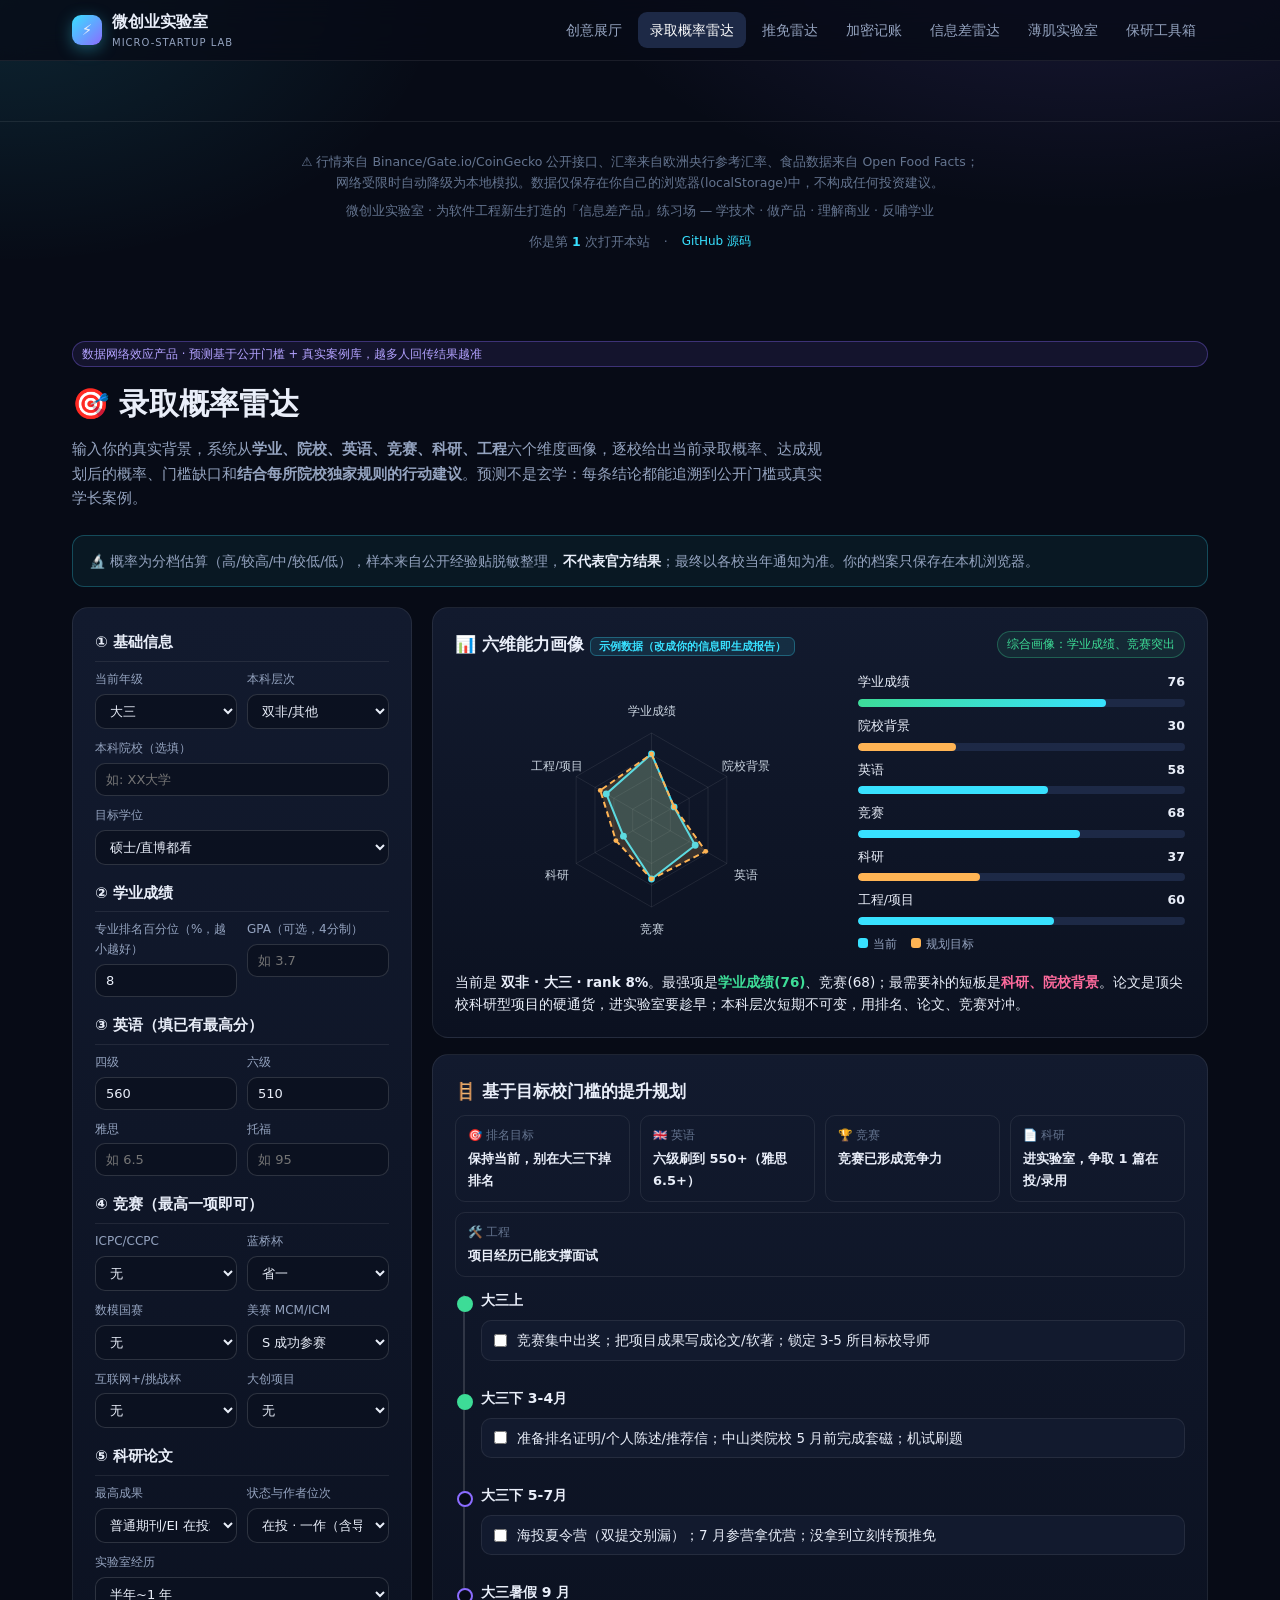
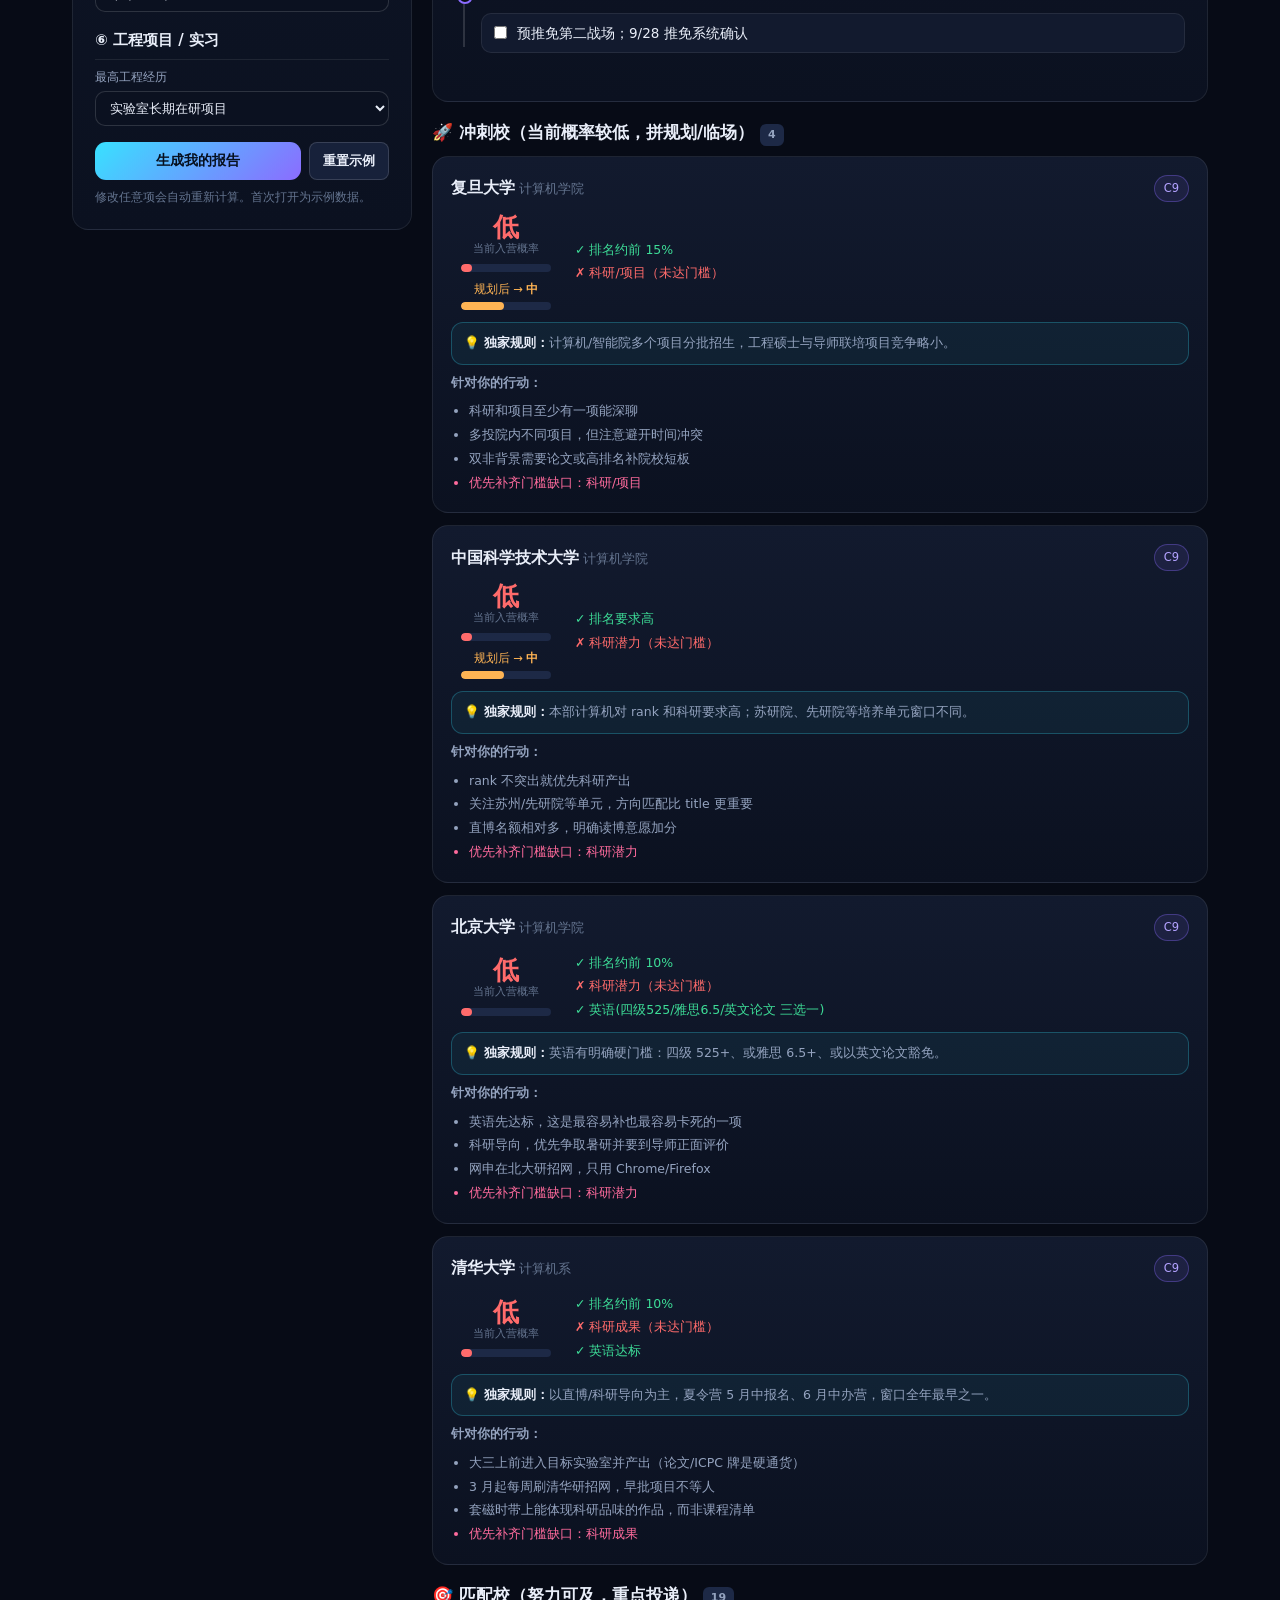
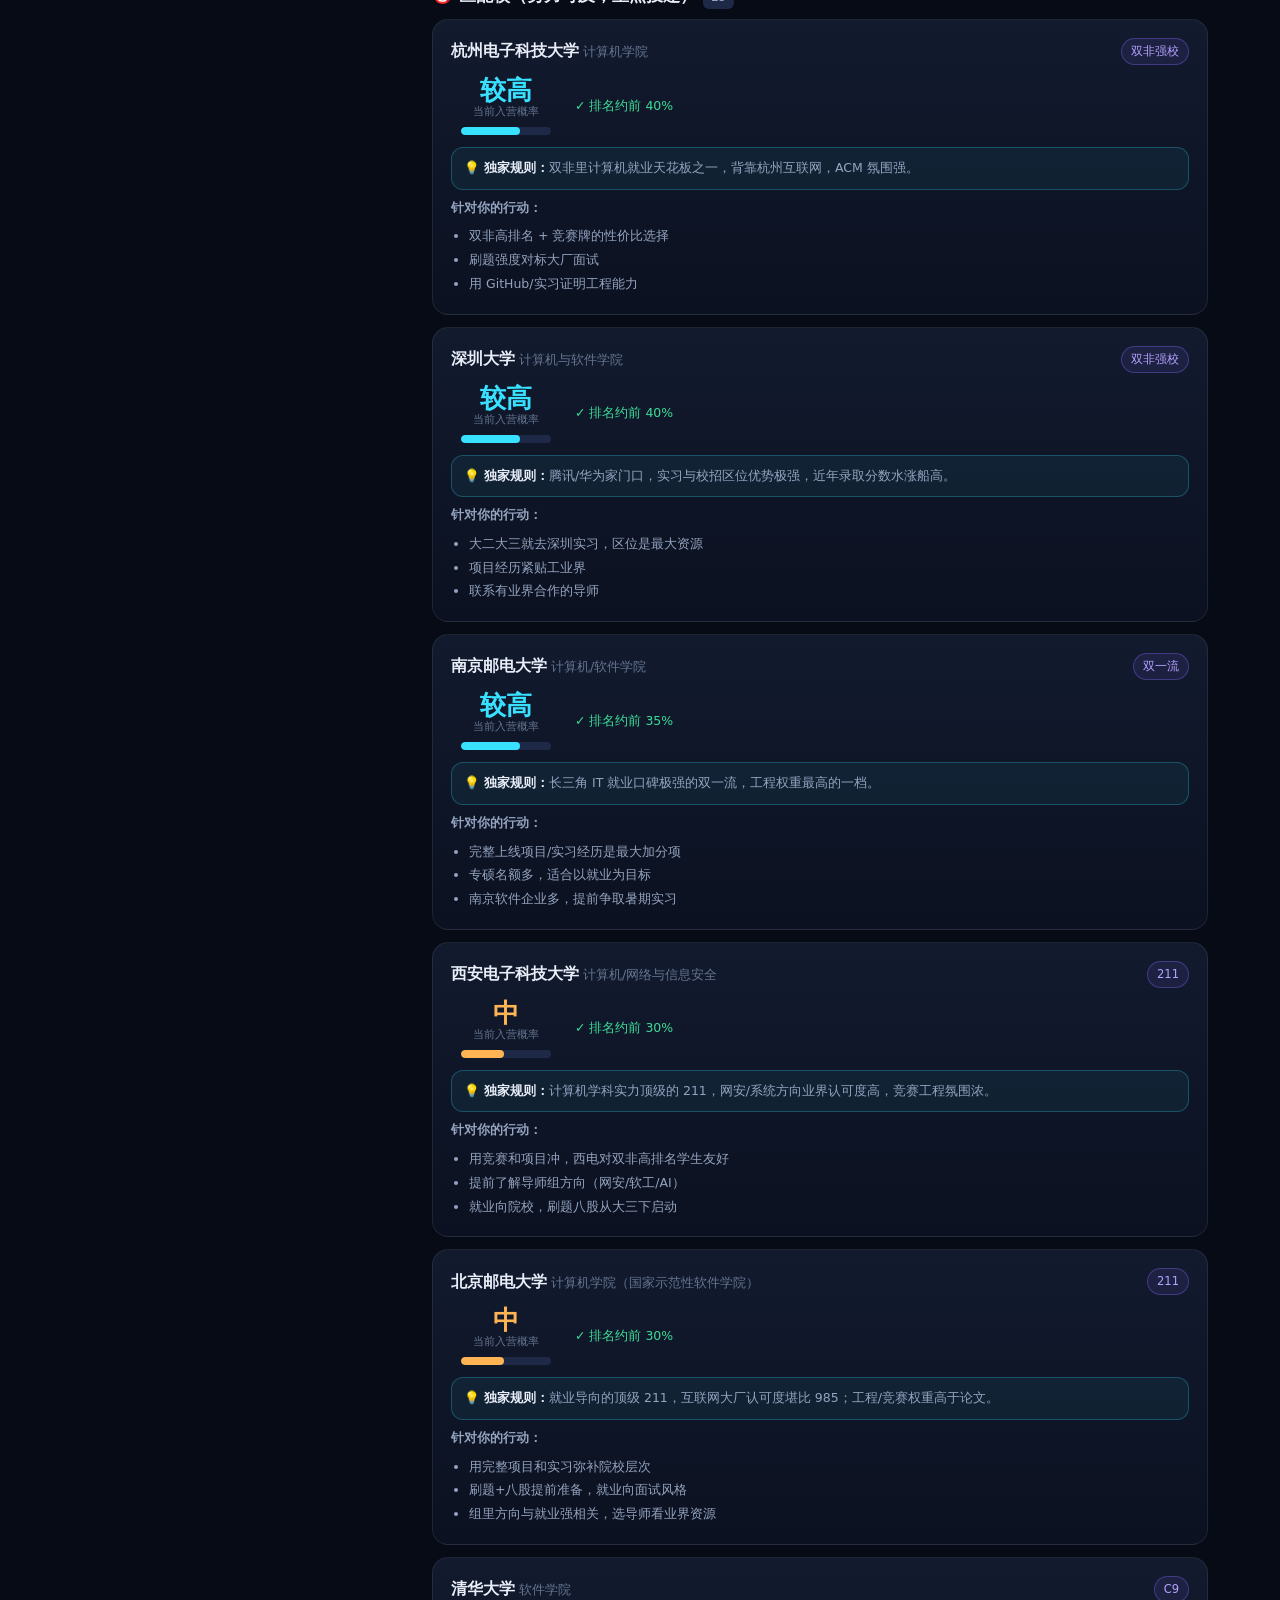
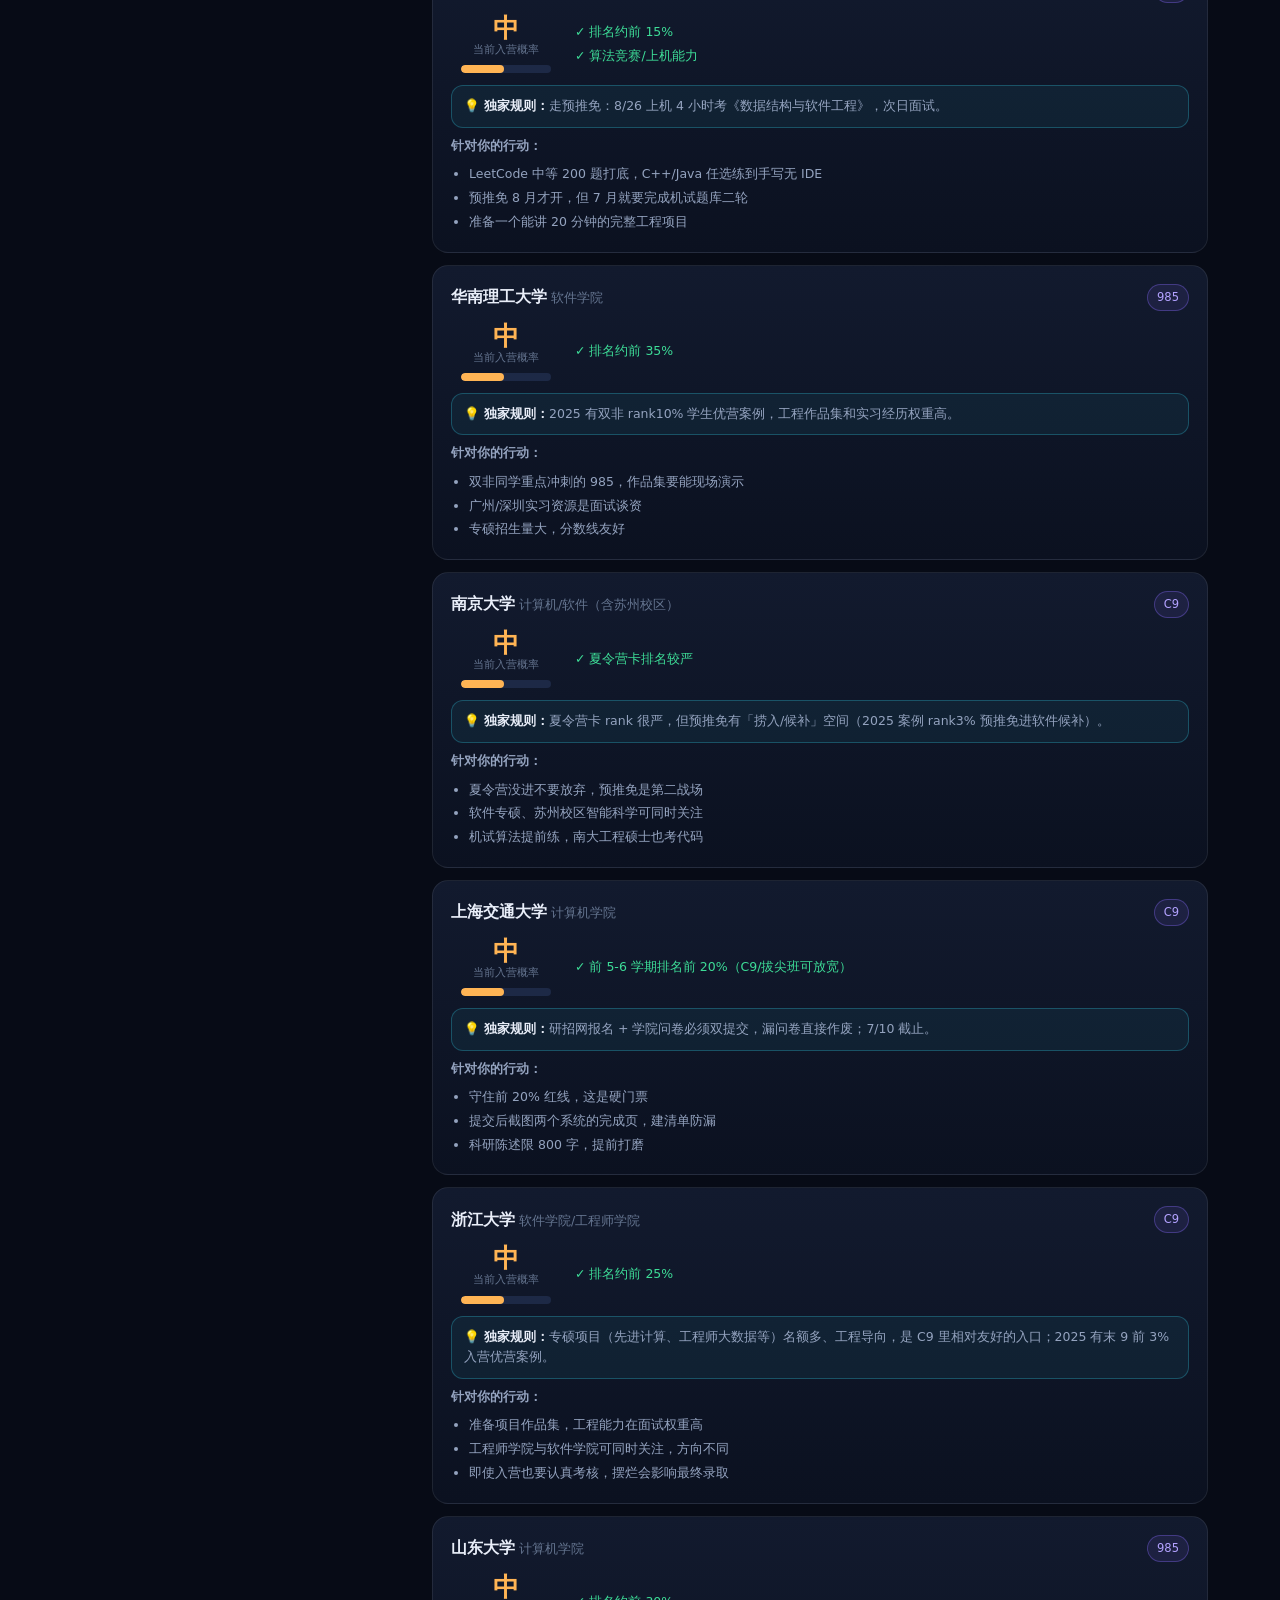
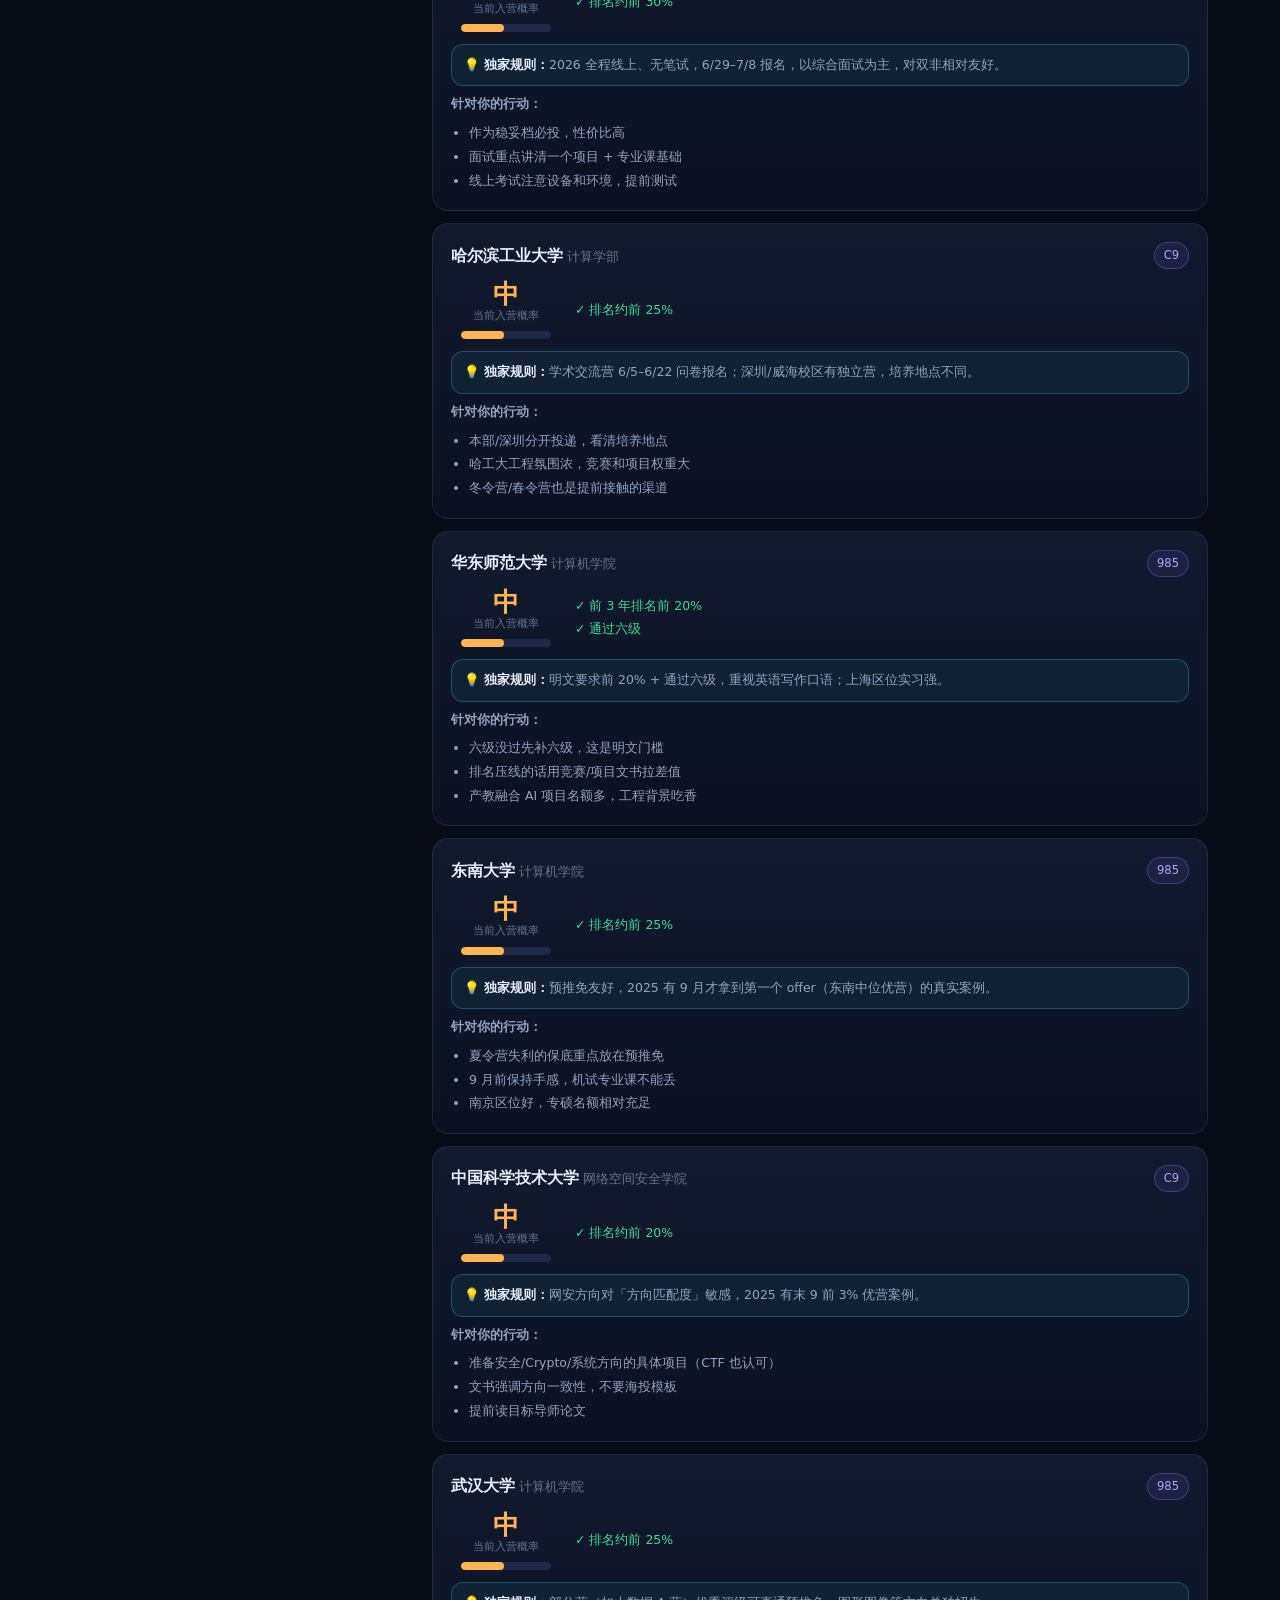
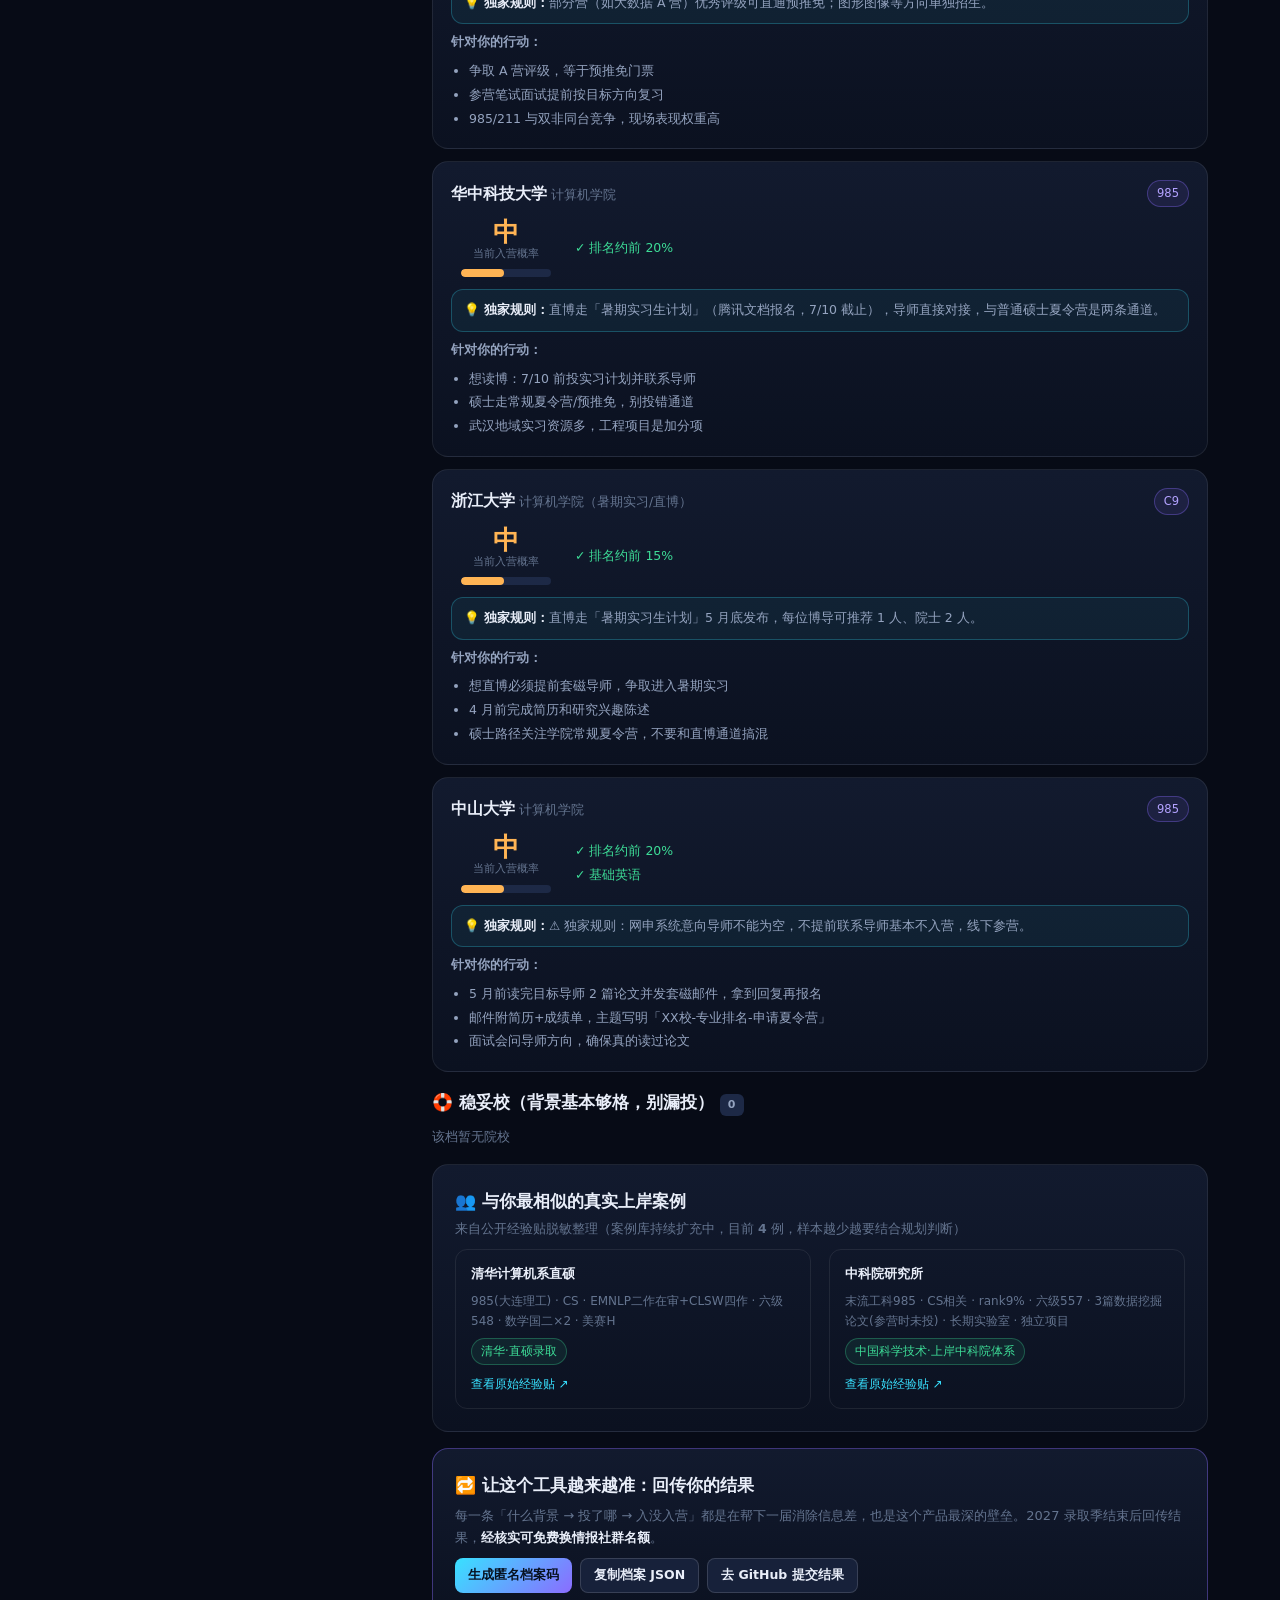
==== admit.html @ 1d67c5ff "feat: 录取概率雷达 admit.html - 六维画像雷达(当前vs规划目标)/23校门槛模型/逐校独家行动建议/年级路线图/真实案例库/匿名结果回传飞轮" ====
<!DOCTYPE html>
<html lang="zh-CN">
<head>
<meta charset="UTF-8">
<meta name="viewport" content="width=device-width,initial-scale=1">
<title>录取概率雷达 · 计算机保研</title>
<link rel="stylesheet" href="css/style.css">
<style>
  .form-card{position:sticky;top:74px}
  .form-card h3{font-size:15px;margin:16px 0 8px;padding-bottom:6px;border-bottom:1px solid var(--line)}
  .form-card h3:first-child{margin-top:0}
  .form-grid{display:grid;grid-template-columns:1fr 1fr;gap:10px}
  .form-grid .full{grid-column:1/-1}
  .form-grid label{font-size:12px;color:var(--muted);display:block;margin-bottom:4px}
  .form-grid select,.form-grid input{padding:8px 10px;font-size:13px}
  .band-high{color:var(--green)} .band-mid{color:var(--cyan)} .band-norm{color:var(--amber)} .band-low{color:var(--pink)} .band-vlow{color:var(--red)}
  .pbar{height:8px;border-radius:5px;background:var(--card-3);overflow:hidden;margin-top:6px}
  .pbar i{display:block;height:100%;border-radius:5px}
  .school-card{padding:18px}
  .school-card .head{display:flex;align-items:center;gap:10px;flex-wrap:wrap}
  .gate-ok{color:var(--green)} .gate-no{color:var(--red)}
  .prob-num{font-size:26px;font-weight:800;line-height:1}
  .example-tag{font-size:11px;background:rgba(56,225,255,.1);color:var(--cyan);border:1px solid rgba(56,225,255,.3);padding:2px 8px;border-radius:6px}
  @media(max-width:980px){.form-card{position:static}}
  @media(max-width:1200px){#radarWrap{grid-template-columns:1fr !important}#layout{grid-template-columns:1fr !important}.form-card{position:static}}
</style>
</head>
<body>
<script src="js/common.js"></script>
<script>renderNav('admit.html')</script>

<div class="container">
  <div class="page-head">
    <div class="tag violet" style="margin-bottom:12px">数据网络效应产品 · 预测基于公开门槛 + 真实案例库，越多人回传结果越准</div>
    <h1>🎯 录取概率雷达</h1>
    <p>输入你的真实背景，系统从<b>学业、院校、英语、竞赛、科研、工程</b>六个维度画像，逐校给出当前录取概率、达成规划后的概率、门槛缺口和<b>结合每所院校独家规则的行动建议</b>。预测不是玄学：每条结论都能追溯到公开门槛或真实学长案例。</p>
  </div>

  <div class="callout" style="margin-top:16px">🔬 概率为分档估算（高/较高/中/较低/低），样本来自公开经验贴脱敏整理，<b>不代表官方结果</b>；最终以各校当年通知为准。你的档案只保存在本机浏览器。</div>

  <div style="display:grid;grid-template-columns:340px 1fr;gap:20px;margin-top:20px;align-items:start" id="layout">

    <!-- ============ 左侧表单 ============ -->
    <div class="card form-card" id="formCard">
      <h3>① 基础信息</h3>
      <div class="form-grid">
        <div><label>当前年级</label><select id="f-grade">
          <option value="1">大一</option><option value="2">大二</option>
          <option value="3" selected>大三</option><option value="4">大四</option></select></div>
        <div><label>本科层次</label><select id="f-tier">
          <option value="C9">C9</option><option value="985">985</option>
          <option value="211">211</option><option value="syl">双一流学科</option>
          <option value="other" selected>双非/其他</option></select></div>
        <div class="full"><label>本科院校（选填）</label><input id="f-school" placeholder="如: XX大学"></div>
        <div class="full"><label>目标学位</label><select id="f-degree">
          <option value="both">硕士/直博都看</option><option value="master">硕士为主</option><option value="phd">想读直博</option></select></div>
      </div>

      <h3>② 学业成绩</h3>
      <div class="form-grid">
        <div><label>专业排名百分位（%，越小越好）</label><input id="f-rank" type="number" min="1" max="100" value="8"></div>
        <div><label>GPA（可选，4分制）</label><input id="f-gpa" type="number" step="0.01" min="0" max="4" placeholder="如 3.7"></div>
      </div>

      <h3>③ 英语（填已有最高分）</h3>
      <div class="form-grid">
        <div><label>四级</label><input id="f-cet4" type="number" placeholder="如 530" value="560"></div>
        <div><label>六级</label><input id="f-cet6" type="number" placeholder="如 550" value="510"></div>
        <div><label>雅思</label><input id="f-ielts" type="number" step="0.5" placeholder="如 6.5"></div>
        <div><label>托福</label><input id="f-toefl" type="number" placeholder="如 95"></div>
      </div>

      <h3>④ 竞赛（最高一项即可）</h3>
      <div class="form-grid">
        <div><label>ICPC/CCPC</label><select id="c-icpc">
          <option value="0">无</option><option value="40">省赛/校赛</option>
          <option value="62">区域赛铜牌</option><option value="78">区域赛银牌</option><option value="92">区域赛金牌</option></select></div>
        <div><label>蓝桥杯</label><select id="c-lqb">
          <option value="0">无</option><option value="30">校赛/省三</option>
          <option value="48">省二</option><option value="58" selected>省一</option><option value="72">国奖</option></select></div>
        <div><label>数模国赛</label><select id="c-cumcm">
          <option value="0">无</option><option value="32">省三</option><option value="44">省二</option>
          <option value="56">省一</option><option value="72">国二及以上</option></select></div>
        <div><label>美赛 MCM/ICM</label><select id="c-mcm">
          <option value="0">无</option><option value="28" selected>S 成功参赛</option><option value="40">H 二等奖</option>
          <option value="56">M 一等奖</option><option value="85">F/O 奖</option></select></div>
        <div><label>互联网+/挑战杯</label><select id="c-cxc">
          <option value="0">无</option><option value="25">校级</option><option value="40">省级</option>
          <option value="56">省一</option><option value="80">国奖（含金/银）</option></select></div>
        <div><label>大创项目</label><select id="c-dcx">
          <option value="0">无</option><option value="24">校级立项</option><option value="42">省级</option><option value="52">国家级</option></select></div>
      </div>

      <h3>⑤ 科研论文</h3>
      <div class="form-grid">
        <div><label>最高成果</label><select id="r-level">
          <option value="0">无论文</option><option value="35" selected>普通期刊/EI 在投或录用</option>
          <option value="55">CCF-C / 中文核心</option><option value="72">CCF-B / SCI 二区</option>
          <option value="92">CCF-A / 顶会顶刊（NeurIPS 等）</option></select></div>
        <div><label>状态与作者位次</label><select id="r-author">
          <option value="0">无</option><option value="0.75" selected>在投 · 一作（含导师一作）</option>
          <option value="1">已录用 · 一作</option><option value="0.55">已录用 · 二作</option>
          <option value="0.35">三作及以后</option></select></div>
        <div class="full"><label>实验室经历</label><select id="r-lab">
          <option value="0">暂无</option><option value="6">不足半年</option>
          <option value="11" selected>半年~1 年</option><option value="16">1 年以上</option></select></div>
      </div>

      <h3>⑥ 工程项目 / 实习</h3>
      <div class="form-grid">
        <div class="full"><label>最高工程经历</label><select id="r-proj">
          <option value="25">只有课程作业</option>
          <option value="45">有独立完成的完整项目（可演示）</option>
          <option value="60" selected>实验室长期在研项目</option>
          <option value="82">名企/知名实验室实习，或高星开源/上线产品</option></select></div>
      </div>

      <div style="margin-top:16px;display:flex;gap:8px">
        <button class="btn btn-primary" style="flex:1;justify-content:center" id="btnGen">生成我的报告</button>
        <button class="btn btn-sm" id="btnResetForm">重置示例</button>
      </div>
      <p class="faint" style="font-size:11.5px;margin-top:8px">修改任意项会自动重新计算。首次打开为示例数据。</p>
    </div>

    <!-- ============ 右侧报告 ============ -->
    <div>
      <!-- 画像 -->
      <div class="card">
        <div style="display:flex;align-items:center;gap:10px;flex-wrap:wrap">
          <h3 style="margin:0">📊 六维能力画像 <span class="example-tag" id="exampleTag">示例数据</span></h3>
          <span style="flex:1"></span><span id="overallBand" class="tag"></span>
        </div>
        <div id="radarWrap" style="display:grid;grid-template-columns:1.2fr 1fr;gap:10px;margin-top:10px;align-items:center">
          <canvas id="radar" style="width:100%"></canvas>
          <div id="dimBars" style="font-size:13px"></div>
        </div>
        <div id="portrait" style="margin-top:12px;font-size:13.5px"></div>
      </div>

      <!-- 规划 -->
      <div class="card" style="margin-top:16px">
        <h3 style="margin-bottom:10px">🪜 基于目标校门槛的提升规划</h3>
        <div id="goalStrip" style="display:flex;gap:10px;flex-wrap:wrap;margin-bottom:12px"></div>
        <div id="timeline"></div>
      </div>

      <!-- 院校分组 -->
      <div id="groups" style="margin-top:16px;display:grid;gap:16px"></div>

      <!-- 相似案例 -->
      <div class="card" style="margin-top:16px">
        <h3 style="margin-bottom:4px">👥 与你最相似的真实上岸案例</h3>
        <p class="faint" style="font-size:12.5px;margin-bottom:10px">来自公开经验贴脱敏整理（案例库持续扩充中，目前 <b id="caseCount">4</b> 例，样本越少越要结合规划判断）</p>
        <div id="similar" class="grid g2" style="grid-template-columns:1fr 1fr"></div>
      </div>

      <!-- 数据飞轮 -->
      <div class="card" style="margin-top:16px;border-color:rgba(139,108,255,.4)">
        <h3 style="margin-bottom:6px">🔁 让这个工具越来越准：回传你的结果</h3>
        <p class="faint" style="font-size:13px;margin-bottom:10px">每一条「什么背景 → 投了哪 → 入没入营」都是在帮下一届消除信息差，也是这个产品最深的壁垒。2027 录取季结束后回传结果，<b style="color:var(--text)">经核实可免费换情报社群名额</b>。</p>
        <div style="display:flex;gap:8px;flex-wrap:wrap">
          <button class="btn btn-primary btn-sm" id="btnAnon">生成匿名档案码</button>
          <button class="btn btn-sm" id="btnCopy">复制档案 JSON</button>
          <a class="btn btn-sm" id="btnIssue" target="_blank" rel="noopener">去 GitHub 提交结果</a>
        </div>
        <div id="anonOut" class="faint" style="font-size:12.5px;margin-top:10px"></div>
      </div>
    </div>
  </div>
</div>

<script>
/* ===================== 院校模型（公开门槛 + 独家规则） ===================== */
const SCHOOLS = [
  {id:'thu-cs', name:'清华大学', unit:'计算机系', tier:'C9',
   w:[.24,.14,.10,.12,.30,.10], gates:[{d:'aca',min:76,t:'排名约前 10%'},{d:'res',min:55,t:'科研成果'},{d:'eng',min:58,t:'英语达标'}],
   intel:'以直博/科研导向为主，夏令营 5 月中报名、6 月中办营，窗口全年最早之一。',
   actions:['大三上前进入目标实验室并产出（论文/ICPC 牌是硬通货）','3 月起每周刷清华研招网，早批项目不等人','套磁时带上能体现科研品味的作品，而非课程清单']},
  {id:'thu-soft', name:'清华大学', unit:'软件学院', tier:'C9',
   w:[.22,.14,.13,.20,.16,.15], gates:[{d:'aca',min:66,t:'排名约前 15%'},{d:'con',min:45,t:'算法竞赛/上机能力'}],
   intel:'走预推免：8/26 上机 4 小时考《数据结构与软件工程》，次日面试。',
   actions:['LeetCode 中等 200 题打底，C++/Java 任选练到手写无 IDE','预推免 8 月才开，但 7 月就要完成机试题库二轮','准备一个能讲 20 分钟的完整工程项目']},
  {id:'pku-cs', name:'北京大学', unit:'计算机学院', tier:'C9',
   w:[.24,.14,.10,.12,.28,.12], gates:[{d:'aca',min:76,t:'排名约前 10%'},{d:'res',min:50,t:'科研潜力'},{d:'eng',min:55,t:'英语(四级525/雅思6.5/英文论文 三选一)'}],
   intel:'英语有明确硬门槛：四级 525+、或雅思 6.5+、或以英文论文豁免。',
   actions:['英语先达标，这是最容易补也最容易卡死的一项','科研导向，优先争取暑研并要到导师正面评价','网申在北大研招网，只用 Chrome/Firefox']},
  {id:'sjtu-cs', name:'上海交通大学', unit:'计算机学院', tier:'C9',
   w:[.25,.14,.13,.15,.20,.13], gates:[{d:'aca',min:55,t:'前 5-6 学期排名前 20%（C9/拔尖班可放宽）'}],
   intel:'研招网报名 + 学院问卷必须双提交，漏问卷直接作废；7/10 截止。',
   actions:['守住前 20% 红线，这是硬门票','提交后截图两个系统的完成页，建清单防漏','科研陈述限 800 字，提前打磨']},
  {id:'zju-cs', name:'浙江大学', unit:'计算机学院（暑期实习/直博）', tier:'C9',
   w:[.22,.14,.12,.14,.26,.12], gates:[{d:'aca',min:66,t:'排名约前 15%'}],
   intel:'直博走「暑期实习生计划」5 月底发布，每位博导可推荐 1 人、院士 2 人。',
   actions:['想直博必须提前套磁导师，争取进入暑期实习','4 月前完成简历和研究兴趣陈述','硕士路径关注学院常规夏令营，不要和直博通道搞混']},
  {id:'zju-soft', name:'浙江大学', unit:'软件学院/工程师学院', tier:'C9',
   w:[.20,.14,.12,.15,.17,.22], gates:[{d:'aca',min:48,t:'排名约前 25%'}],
   intel:'专硕项目（先进计算、工程师大数据等）名额多、工程导向，是 C9 里相对友好的入口；2025 有末 9 前 3% 入营优营案例。',
   actions:['准备项目作品集，工程能力在面试权重高','工程师学院与软件学院可同时关注，方向不同','即使入营也要认真考核，摆烂会影响最终录取']},
  {id:'fdu-cs', name:'复旦大学', unit:'计算机学院', tier:'C9',
   w:[.23,.14,.12,.13,.25,.13], gates:[{d:'aca',min:66,t:'排名约前 15%'},{d:'res',min:45,t:'科研/项目'}],
   intel:'计算机/智能院多个项目分批招生，工程硕士与导师联培项目竞争略小。',
   actions:['科研和项目至少有一项能深聊','多投院内不同项目，但注意避开时间冲突','双非背景需要论文或高排名补院校短板']},
  {id:'nju-cs', name:'南京大学', unit:'计算机/软件（含苏州校区）', tier:'C9',
   w:[.25,.14,.11,.15,.20,.15], gates:[{d:'aca',min:76,t:'夏令营卡排名较严'}],
   intel:'夏令营卡 rank 很严，但预推免有「捞入/候补」空间（2025 案例 rank3% 预推免进软件候补）。',
   actions:['夏令营没进不要放弃，预推免是第二战场','软件专硕、苏州校区智能科学可同时关注','机试算法提前练，南大工程硕士也考代码']},
  {id:'ustc-cs', name:'中国科学技术大学', unit:'计算机学院', tier:'C9',
   w:[.24,.14,.10,.13,.26,.13], gates:[{d:'aca',min:76,t:'排名要求高'},{d:'res',min:45,t:'科研潜力'}],
   intel:'本部计算机对 rank 和科研要求高；苏研院、先研院等培养单元窗口不同。',
   actions:['rank 不突出就优先科研产出','关注苏州/先研院等单元，方向匹配比 title 更重要','直博名额相对多，明确读博意愿加分']},
  {id:'ustc-sec', name:'中国科学技术大学', unit:'网络空间安全学院', tier:'C9',
   w:[.22,.14,.13,.15,.20,.16], gates:[{d:'aca',min:55,t:'排名约前 20%'}],
   intel:'网安方向对「方向匹配度」敏感，2025 有末 9 前 3% 优营案例。',
   actions:['准备安全/Crypto/系统方向的具体项目（CTF 也认可）','文书强调方向一致性，不要海投模板','提前读目标导师论文']},
  {id:'hust-cs', name:'华中科技大学', unit:'计算机学院', tier:'985',
   w:[.22,.14,.12,.14,.22,.16], gates:[{d:'aca',min:55,t:'排名约前 20%'}],
   intel:'直博走「暑期实习生计划」（腾讯文档报名，7/10 截止），导师直接对接，与普通硕士夏令营是两条通道。',
   actions:['想读博：7/10 前投实习计划并联系导师','硕士走常规夏令营/预推免，别投错通道','武汉地域实习资源多，工程项目是加分项']},
  {id:'sysu-cs', name:'中山大学', unit:'计算机学院', tier:'985',
   w:[.20,.14,.13,.13,.25,.15], gates:[{d:'aca',min:55,t:'排名约前 20%'},{d:'eng',min:46,t:'基础英语'}],
   intel:'⚠️ 独家规则：网申系统意向导师不能为空，不提前联系导师基本不入营，线下参营。',
   actions:['5 月前读完目标导师 2 篇论文并发套磁邮件，拿到回复再报名','邮件附简历+成绩单，主题写明「XX校-专业排名-申请夏令营」','面试会问导师方向，确保真的读过论文']},
  {id:'whu-cs', name:'武汉大学', unit:'计算机学院', tier:'985',
   w:[.21,.14,.13,.15,.20,.17], gates:[{d:'aca',min:48,t:'排名约前 25%'}],
   intel:'部分营（如大数据 A 营）优秀评级可直通预推免；图形图像等方向单独招生。',
   actions:['争取 A 营评级，等于预推免门票','参营笔试面试提前按目标方向复习','985/211 与双非同台竞争，现场表现权重高']},
  {id:'seu-cs', name:'东南大学', unit:'计算机学院', tier:'985',
   w:[.20,.14,.13,.16,.18,.19], gates:[{d:'aca',min:48,t:'排名约前 25%'}],
   intel:'预推免友好，2025 有 9 月才拿到第一个 offer（东南中位优营）的真实案例。',
   actions:['夏令营失利的保底重点放在预推免','9 月前保持手感，机试专业课不能丢','南京区位好，专硕名额相对充足']},
  {id:'sdu-cs', name:'山东大学', unit:'计算机学院', tier:'985',
   w:[.19,.13,.13,.16,.18,.21], gates:[{d:'aca',min:40,t:'排名约前 30%'}],
   intel:'2026 全程线上、无笔试，6/29–7/8 报名，以综合面试为主，对双非相对友好。',
   actions:['作为稳妥档必投，性价比高','面试重点讲清一个项目 + 专业课基础','线上考试注意设备和环境，提前测试']},
  {id:'ecnu-cs', name:'华东师范大学', unit:'计算机学院', tier:'985',
   w:[.19,.13,.16,.15,.18,.19], gates:[{d:'aca',min:55,t:'前 3 年排名前 20%'},{d:'eng',min:56,t:'通过六级'}],
   intel:'明文要求前 20% + 通过六级，重视英语写作口语；上海区位实习强。',
   actions:['六级没过先补六级，这是明文门槛','排名压线的话用竞赛/项目文书拉差值','产教融合 AI 项目名额多，工程背景吃香']},
  {id:'hit-comp', name:'哈尔滨工业大学', unit:'计算学部', tier:'C9',
   w:[.20,.14,.12,.17,.18,.19], gates:[{d:'aca',min:48,t:'排名约前 25%'}],
   intel:'学术交流营 6/5–6/22 问卷报名；深圳/威海校区有独立营，培养地点不同。',
   actions:['本部/深圳分开投递，看清培养地点','哈工大工程氛围浓，竞赛和项目权重大','冬令营/春令营也是提前接触的渠道']},
  {id:'bupt-cs', name:'北京邮电大学', unit:'计算机学院（国家示范性软件学院）', tier:'211',
   w:[.17,.12,.13,.20,.15,.23], gates:[{d:'aca',min:40,t:'排名约前 30%'}],
   intel:'就业导向的顶级 211，互联网大厂认可度堪比 985；工程/竞赛权重高于论文。',
   actions:['用完整项目和实习弥补院校层次','刷题+八股提前准备，就业向面试风格','组里方向与就业强相关，选导师看业界资源']},
  {id:'scut-se', name:'华南理工大学', unit:'软件学院', tier:'985',
   w:[.17,.12,.13,.16,.15,.27], gates:[{d:'aca',min:35,t:'排名约前 35%'}],
   intel:'2025 有双非 rank10% 学生优营案例，工程作品集和实习经历权重高。',
   actions:['双非同学重点冲刺的 985，作品集要能现场演示','广州/深圳实习资源是面试谈资','专硕招生量大，分数线友好']},
  {id:'xidian-cs', name:'西安电子科技大学', unit:'计算机/网络与信息安全', tier:'211',
   w:[.20,.07,.10,.20,.13,.30], gates:[{d:'aca',min:40,t:'排名约前 30%'}],
   intel:'计算机学科实力顶级的 211，网安/系统方向业界认可度高，竞赛工程氛围浓。',
   actions:['用竞赛和项目冲，西电对双非高排名学生友好','提前了解导师组方向（网安/软工/AI）','就业向院校，刷题八股从大三下启动']},
  {id:'njupt-cs', name:'南京邮电大学', unit:'计算机/软件学院', tier:'双一流',
   w:[.20,.05,.09,.19,.12,.35], gates:[{d:'aca',min:35,t:'排名约前 35%'}],
   intel:'长三角 IT 就业口碑极强的双一流，工程权重最高的一档。',
   actions:['完整上线项目/实习经历是最大加分项','专硕名额多，适合以就业为目标','南京软件企业多，提前争取暑期实习']},
  {id:'hdu-cs', name:'杭州电子科技大学', unit:'计算机学院', tier:'双非强校',
   w:[.22,.04,.08,.20,.12,.34], gates:[{d:'aca',min:30,t:'排名约前 40%'}],
   intel:'双非里计算机就业天花板之一，背靠杭州互联网，ACM 氛围强。',
   actions:['双非高排名 + 竞赛牌的性价比选择','刷题强度对标大厂面试','用 GitHub/实习证明工程能力']},
  {id:'szu-cs', name:'深圳大学', unit:'计算机与软件学院', tier:'双非强校',
   w:[.22,.04,.09,.18,.12,.35], gates:[{d:'aca',min:30,t:'排名约前 40%'}],
   intel:'腾讯/华为家门口，实习与校招区位优势极强，近年录取分数水涨船高。',
   actions:['大二大三就去深圳实习，区位是最大资源','项目经历紧贴工业界','联系有业界合作的导师']}
];

/* ===================== 真实案例库（公开经验贴脱敏） ===================== */
const CASES = [
  {id:'A', src:'知乎/途研经验库 · 2026届', url:'https://baoyantu.com/experience-detail.html?id=zh-1956678948902670367',
   desc:'末流985 · CS · rank3% · 六级550+/雅思7 · 互联网+国金 · 美赛M · CCF-A非一作在投',
   dims:{aca:90,bkg:70,eng:84,con:80,res:64,proj:60},
   results:{'zju-soft':'入营优营','sjtu-cs':'入营候补','whu-cs':'优营(A营直通)','seu-cs':'中位优营','sysu-cs':'专硕高位优营','ustc-sec':'优营','nju-cs':'预推免候补','pku-cs':'未入营','fdu-cs':'未入营','ustc-cs':'未入营'},
   final:'浙大工程师学院'},
  {id:'B', src:'保研岛公开案例 · 2026届', url:'https://www.jiaoyubao.cn/news/n361325.html',
   desc:'双非 · CS · rank10% · 六级540+ · NeurIPS(CCF-A)录用 · 上交AI实验室实习 · 美赛M · 蓝桥杯省二',
   dims:{aca:76,bkg:30,eng:78,con:60,res:92,proj:82},
   results:{'sjtu-cs':'优营(AI方向)','ustc-cs':'入营(叉院)优营','hust-cs':'入营','whu-cs':'优营','sdu-cs':'优营','scut-se':'优营'},
   final:'上海交大人工智能学院'},
  {id:'C', src:'大工升学指南公开分享 · 往届', url:'https://trace1729.github.io/',
   desc:'985(大连理工) · CS · EMNLP二作在审+CLSW四作 · 六级548 · 数学国二×2 · 美赛H',
   dims:{aca:80,bkg:70,eng:78,con:62,res:68,proj:60},
   results:{'thu-cs':'直硕录取'},
   final:'清华计算机系直硕'},
  {id:'D', src:'保研论坛公开经验贴 · 往届', url:'https://eeban.com/archiver/?tid-199181.html',
   desc:'末流工科985 · CS相关 · rank9% · 六级557 · 3篇数据挖掘论文(参营时未投) · 长期实验室 · 独立项目',
   dims:{aca:80,bkg:70,eng:82,con:45,res:55,proj:60},
   results:{'ustc-cs':'上岸中科院体系'},
   final:'中科院研究所'}
];

/* ===================== 读取表单 & 六维评分 ===================== */
const F = id => document.getElementById(id);
function readProfile(){
  const n = id => { const v = parseFloat(F(id).value); return Number.isFinite(v) ? v : 0; };
  const rank = n('f-rank') || 50;
  const aca = rank<=2?96:rank<=5?88:rank<=10?76:rank<=15?66:rank<=20?55:rank<=25?48:rank<=30?40:rank<=40?30:22;
  const bkgMap = {C9:82,'985':70,'211':54,syl:42,other:30};
  const bkg = bkgMap[F('f-tier').value];
  // 英语取各项换算最高
  const engCandidates = [];
  if(n('f-cet6')){const v=n('f-cet6');engCandidates.push(v>=600?92:v>=550?80:v>=520?68:v>=500?58:v>=460?46:34);}
  if(n('f-cet4')){const v=n('f-cet4');engCandidates.push(v>=600?60:v>=550?48:v>=525?38:25);}
  if(n('f-ielts')){const v=n('f-ielts');engCandidates.push(v>=7.5?92:v>=7?84:v>=6.5?72:v>=6?58:40);}
  if(n('f-toefl')){const v=n('f-toefl');engCandidates.push(v>=105?90:v>=95?78:v>=85?62:v>=80?52:38);}
  const eng = engCandidates.length ? Math.max(...engCandidates) : 12;
  // 竞赛：最高项 + 其余有效项 35% 加成
  const comps = ['c-icpc','c-lqb','c-cumcm','c-mcm','c-cxc','c-dcx'].map(n).filter(v=>v>0).sort((a,b)=>b-a);
  const con = comps.length ? Math.min(95, comps[0] + comps.slice(1).reduce((s,v)=>s+v*0.35,0)) : 15;
  // 科研
  const lv = n('r-level'), au = n('r-author');
  const res = lv && au ? Math.min(96, lv*au + n('r-lab')) : Math.min(60, n('r-lab')*1.5);
  const proj = n('r-proj');
  return {grade:+F('f-grade').value, tier:F('f-tier').value, degree:F('f-degree').value,
          rank, school:F('f-school').value.trim(),
          dims:{aca,bkg,eng,con,res,proj}};
}
const DIM_LABELS = ['学业成绩','院校背景','英语','竞赛','科研','工程/项目'];
const DIM_KEYS = ['aca','bkg','eng','con','res','proj'];
const DIM_TIPS = {
  aca:'rank 是几乎所有院校的第一门票，保研从大一第一门课开始算',
  bkg:'本科层次短期不可变，用排名、论文、竞赛对冲',
  eng:'六级是明文门槛，最容易在一个学期内补齐',
  con:'挑 1-2 个高含金量竞赛打穿，胜过 10 个水赛',
  res:'论文是顶尖校科研型项目的硬通货，进实验室要趁早',
  proj:'完整可演示的项目在工程型院校面试权重极高'
};

/* ===================== 概率引擎 ===================== */
function scoreSchool(s, d){
  let score = s.w.reduce((sum,w,i)=>sum+w*d[DIM_KEYS[i]],0);
  const fails=[];
  s.gates.forEach(g=>{ if(d[g.d] < g.min){ score -= 16; fails.push(g); } });
  score = Math.max(18, Math.min(96, score));
  return {score, fails};
}
function band(score){
  if(score>=76) return {name:'高',  bar:82, cls:'band-high', color:'#3ddc97'};
  if(score>=60) return {name:'较高',bar:66, cls:'band-mid', color:'#38e1ff'};
  if(score>=50) return {name:'中',  bar:48, cls:'band-norm', color:'#ffb454'};
  if(score>=40) return {name:'较低',bar:28, cls:'band-low', color:'#ff6b9d'};
  return {name:'低', bar:12, cls:'band-vlow', color:'#ff6b6b'};
}
/* 目标画像：按年级模拟「规划达成后」的可提升维度 */
function potentialDims(d, grade, schools){
  if(grade>=4) return null;
  const p = {...d};
  const needAca = Math.max(...schools.map(s=>Math.max(...s.gates.filter(g=>g.d==='aca').map(g=>g.min),0)));
  if(grade<=2){
    p.aca = Math.max(d.aca, Math.min(92, needAca+14));
    p.eng = Math.max(d.eng, 80);
    p.con = Math.max(d.con, Math.min(82, d.con+24));
    p.res = Math.max(d.res, Math.min(74, d.res+20));
    p.proj = Math.max(d.proj, Math.min(78, d.proj+14));
  } else {
    p.eng = Math.max(d.eng, 72);
    p.res = Math.max(d.res, Math.min(70, d.res+10));
    p.proj = Math.max(d.proj, Math.min(74, d.proj+8));
  }
  return p;
}

/* ===================== 渲染 ===================== */
function render(){
  const p = readProfile(), d = p.dims;
  const pd = potentialDims(d, p.grade, SCHOOLS);
  F('exampleTag').textContent = p.school ? '我的档案' : '示例数据（改成你的信息即生成报告）';

  // 雷达
  drawRadarChart(F('radar'), {labels:DIM_LABELS, height:290, series:[
    {name:'当前', values:DIM_KEYS.map(k=>d[k]), color:'#38e1ff'},
    ...(pd?[{name:'规划目标', values:DIM_KEYS.map(k=>pd[k]), color:'#ffb454', dash:true}]:[])
  ]});

  // 维度条 + 图例
  F('dimBars').innerHTML = DIM_KEYS.map((k,i)=>`
    <div style="margin-bottom:9px">
      <div style="display:flex;justify-content:space-between;font-size:12.5px"><span>${DIM_LABELS[i]}</span><b>${Math.round(d[k])}</b></div>
      <div class="pbar"><i style="width:${d[k]}%;background:${d[k]>=70?'var(--grad-green)':d[k]>=50?'var(--cyan)':'var(--amber)'}"></i></div>
    </div>`).join('')
    + '<div class="legend"><span><i style="background:#38e1ff"></i>当前</span>'+(pd?'<span><i style="background:#ffb454"></i>规划目标</span>':'')+'</div>';

  // 画像评语
  const ranked = DIM_KEYS.map((k,i)=>({k,label:DIM_LABELS[i],v:d[k]})).sort((a,b)=>b.v-a.v);
  const strong=ranked.slice(0,2), weak=ranked.slice(-2).filter(x=>x.v<70);
  const tierName={C9:'C9',985:'985','211':'211',syl:'双一流',other:'双非'}[p.tier];
  F('overallBand').className='tag '+(strong[0].v>=75?'green':strong[0].v>=55?'cyan':'amber');
  F('overallBand').textContent='综合画像：'+strong.map(x=>x.label).join('、')+'突出';
  F('portrait').innerHTML =
    `当前是 <b>${tierName} · ${p.grade===1?'大一':p.grade===2?'大二':p.grade===3?'大三':'大四'} · rank ${p.rank}%</b>。最强项是<b class="band-high">${strong[0].label}(${Math.round(strong[0].v)})</b>、${strong[1].label}(${Math.round(strong[1].v)})；`
    + (weak.length?`最需要补的短板是<b class="band-low">${weak.map(x=>x.label).join('、')}</b>。${weak.map(x=>DIM_TIPS[x.k]).join('；')}。`
      :'六维没有明显短板，保持住并冲顶尖科研/竞赛即可。')
    + (p.grade<=2?' <b style="color:var(--amber)">时间站在你这边——雷达图中琥珀色是按规划达成后的你，院校概率会同步重算。</b>':'');

  renderPlan(p, d, pd);
  renderSchools(p, d, pd);
  renderSimilar(d);
  window.__profile = p;
}

/* ---------- 提升规划 ---------- */
function renderPlan(p,d,pd){
  const grade=p.grade;
  // 量化目标条
  const rankTarget = grade<=2 ? Math.min(p.rank, 10) : p.rank;
  const goals = [
    ['🎯 排名目标', grade<=2?`稳住/冲进前 ${rankTarget}%`:'保持当前，别在大三下掉排名'],
    ['🇬🇧 英语', d.eng<72?'六级刷到 550+（雅思 6.5+）':'英语已达主流门槛'],
    ['🏆 竞赛', d.con<58?'拿 1 个高含金量省一以上（蓝桥杯/数模/ICPC）':'竞赛已形成竞争力'],
    ['📄 科研', d.res<55&&grade<=3?'进实验室，争取 1 篇在投/录用':'科研达标或继续冲高水平'],
    ['🛠️ 工程', d.proj<60?'完成 1 个可演示的完整项目并部署上线':'项目经历已能支撑面试']
  ];
  F('goalStrip').innerHTML = goals.map(([t,v])=>
    `<div style="flex:1;min-width:150px;border:1px solid var(--line);border-radius:10px;padding:10px 12px">
       <div class="faint" style="font-size:11.5px">${t}</div><div style="font-size:13px;font-weight:600;margin-top:3px">${v}</div></div>`).join('');

  const PLANS = {
    1:[['本学期','高学分数学课/编程课全部 90+，rank 是三年后一切的底座'],
       ['大一下','四级冲 580+；进 ACM 集训队或技术社团；第一个项目传 GitHub'],
       ['大一暑假','数据结构与算法系统刷一轮；参加一次竞赛（蓝桥杯校赛起步）']],
    2:[['大二上','六级首考冲 500+ 再刷 550；数学建模校赛/国赛练手；主动找导师问实验室有没有活'],
       ['大二下','申报大创；蓝桥杯冲省一；开始读方向论文并复现 1 篇'],
       ['大二暑假','美赛 4 天 4 夜；争取实验室暑期工位，这是论文的起点']],
    3:[['大三上','竞赛集中出奖；把项目成果写成论文/软著；锁定 3-5 所目标校导师'],
       ['大三下 3-4月','准备排名证明/个人陈述/推荐信；中山类院校 5 月前完成套磁；机试刷题'],
       ['大三下 5-7月','海投夏令营（双提交别漏）；7 月参营拿优营；没拿到立刻转预推免'],
       ['大三暑假 9 月','预推免第二战场；9/28 推免系统确认']],
    4:[['现在','预推免/九推捡漏窗口仍开放，重点盯各校补录通知；机试面试保持手感']]
  };
  F('timeline').innerHTML = '<div class="timeline">'+PLANS[grade].map((t,i)=>
    `<div class="tl-stage ${i<Math.max(0,grade-1)?'done':''}"><h4 style="font-size:14px">${t[0]}</h4>
       <label class="tl-task"><input type="checkbox"><span>${t[1]}</span></label></div>`).join('')+'</div>';
}

/* ---------- 院校概率卡 ---------- */
function renderSchools(p,d,pd){
  const groups = {sprint:{title:'🚀 冲刺校（当前概率较低，拼规划/临场）',items:[]},
                  match:{title:'🎯 匹配校（努力可及，重点投递）',items:[]},
                  safe:{title:'🛟 稳妥校（背景基本够格，别漏投）',items:[]}};
  SCHOOLS.forEach(s=>{
    const cur = scoreSchool(s,d);
    const pot = pd ? scoreSchool(s,pd) : cur;
    const item={s,cur,pot};
    if(cur.score>=68) groups.safe.items.push(item);
    else if(cur.score>=54) groups.match.items.push(item);
    else groups.sprint.items.push(item);
  });
  Object.values(groups).forEach(g=>g.items.sort((a,b)=>b.cur.score-a.cur.score));

  F('groups').innerHTML = Object.values(groups).map(g=>`
    <div>
      <h3 style="font-size:17px;margin-bottom:10px">${g.title} <span class="pill">${g.items.length}</span></h3>
      <div class="grid" style="gap:12px">${g.items.map(it=>renderSchoolCard(it,d)).join('')||'<p class="faint" style="font-size:13px">该档暂无院校</p>'}</div>
    </div>`).join('');
}
function renderSchoolCard({s,cur,pot},d){
  const b=band(cur.score), bp=band(pot.score);
  const gates = s.gates.map(g=>{
    const ok = d[g.d]>=g.min;
    return `<li class="${ok?'gate-ok':'gate-no'}" style="font-size:12.5px;list-style:none">${ok?'✓':'✗'} ${g.t}${ok?'':'（未达门槛）'}</li>`;
  }).join('');
  return `<div class="card school-card">
    <div class="head">
      <h3 style="margin:0;font-size:16px;flex:1">${s.name}<span class="faint" style="font-size:12.5px;font-weight:400"> ${s.unit}</span></h3>
      <span class="tag violet">${s.tier}</span>
    </div>
    <div style="display:grid;grid-template-columns:110px 1fr;gap:14px;margin-top:12px;align-items:center">
      <div style="text-align:center">
        <div class="prob-num ${b.cls}">${b.name}</div>
        <div class="faint" style="font-size:11px">当前入营概率</div>
        <div class="pbar" style="width:90px;margin:6px auto 0"><i style="width:${b.bar}%;background:${b.color}"></i></div>
        ${pot.score-cur.score>=6?`<div style="margin-top:8px;font-size:11.5px" class="band-norm">规划后 → <b>${bp.name}</b>
        <div class="pbar" style="width:90px;margin:3px auto 0"><i style="width:${bp.bar}%;background:#ffb454"></i></div></div>`:''}
      </div>
      <div>
        <ul style="padding:0;margin:0;display:grid;gap:3px">${gates}</ul>
      </div>
    </div>
    <div class="callout" style="margin:12px 0 8px;font-size:12.5px;padding:10px 12px">💡 <b>独家规则：</b>${s.intel}</div>
    <div style="font-size:12.5px" class="muted"><b>针对你的行动：</b>
      <ul style="margin:6px 0 0;padding-left:18px;line-height:1.9">
        ${s.actions.map(a=>`<li>${a}</li>`).join('')}
        ${cur.fails.map(g=>`<li style="color:var(--pink)">优先补齐门槛缺口：${g.t}</li>`).join('')}
      </ul>
    </div>
  </div>`;
}

/* ---------- 相似案例 ---------- */
function renderSimilar(d){
  const dist = c => Math.sqrt(DIM_KEYS.reduce((s,k)=>s+(c.dims[k]-d[k])**2,0));
  const top = CASES.map(c=>({c,dd:dist(c)})).sort((a,b)=>a.dd-b.dd).slice(0,2);
  F('similar').innerHTML = top.map(({c})=>`
    <div style="border:1px solid var(--line);border-radius:12px;padding:13px 15px">
      <div style="font-size:13px"><b>${c.final}</b></div>
      <p class="faint" style="font-size:12px;margin:6px 0;line-height:1.7">${c.desc}</p>
      <div class="tags" style="margin:6px 0">${Object.entries(c.results).slice(0,4).map(([k,v])=>{
        const sc=SCHOOLS.find(x=>x.id===k); return sc?`<span class="tag ${/优营|录取|上岸/.test(v)?'green':/候补/.test(v)?'amber':''}">${sc.name.replace('大学','')}·${v}</span>`:'';}).join('')}</div>
      <a href="${c.url}" target="_blank" rel="noopener" style="font-size:12px">查看原始经验贴 ↗</a>
    </div>`).join('');
}

/* ---------- 数据飞轮：匿名档案 ---------- */
F('btnAnon').addEventListener('click',()=>{
  const code=uid().slice(0,8).toUpperCase();
  const payload={code, at:today(), profile:window.__profile, results:{}, note:'录取季后补填：学校->入营/优营/最终去向'};
  Store.set('admit_anon', payload);
  F('anonOut').innerHTML='你的匿名档案码：<code style="color:var(--amber)">'+code+'</code>（已保存本机，投稿时带上它即可）';
  toast('匿名档案已生成','ok');
});
F('btnCopy').addEventListener('click',()=>{
  const payload=Store.get('admit_anon',null)||{code:uid().slice(0,8),at:today(),profile:window.__profile,results:{}};
  navigator.clipboard.writeText(JSON.stringify(payload,null,2)).then(()=>toast('档案 JSON 已复制','ok'))
    .catch(()=>toast('复制失败，请手动截图','err'));
});
F('btnIssue').href='https://github.com/Harvey-Fan/micro-startup-lab/issues/new?labels=case&title='+encodeURIComponent('案例回传：背景-去向')+'&body='+encodeURIComponent('院校层次/年级/rank/英语/竞赛/论文/项目：\n\n投递学校与结果（入营/优营/候补/未入营）：\n\n最终去向：\n\n匿名档案码（在本网站点「生成匿名档案码」获得）：');

/* ---------- 事件绑定（输入即重算）+ 首次渲染 ---------- */
document.querySelectorAll('#formCard select,#formCard input').forEach(el=>{
  el.addEventListener('change',render);
  el.addEventListener('input',render);
});
F('btnGen').addEventListener('click',()=>{render();document.querySelector('#groups').scrollIntoView({behavior:'smooth',block:'start'});toast('报告已更新','ok');});
F('btnResetForm').addEventListener('click',()=>{
  F('f-grade').value=3;F('f-tier').value='other';F('f-rank').value=8;
  F('f-school').value='';
  F('f-cet4').value=560;F('f-cet6').value=510;F('f-ielts').value='';F('f-toefl').value='';F('f-gpa').value='';
  F('c-icpc').value='0';F('c-lqb').value='58';F('c-cumcm').value='0';F('c-mcm').value='28';F('c-cxc').value='0';
  F('c-dcx').value='0';F('r-level').value='35';F('r-author').value='0.75';F('r-lab').value='11';F('r-proj').value='60';
  render();toast('已恢复示例数据');
});
window.addEventListener('resize',()=>{clearTimeout(window.__rt);window.__rt=setTimeout(render,150);});
render();
</script>
</body>
</html>
---- css/style.css ----
/* ========== 微创业实验室 · 共享设计系统 ========== */
:root{
  --bg:#070b16; --bg-2:#0b1120; --card:#121a2e; --card-2:#17213a; --card-3:#1d2946;
  --line:rgba(255,255,255,.08); --line-2:rgba(255,255,255,.14);
  --text:#e9eef9; --muted:#94a3bf; --faint:#64748f;
  --cyan:#38e1ff; --violet:#8b6cff; --green:#3ddc97; --amber:#ffb454; --pink:#ff6b9d; --red:#ff6b6b; --blue:#5b9dff;
  --grad:linear-gradient(135deg,#38e1ff 0%,#8b6cff 100%);
  --grad-warm:linear-gradient(135deg,#ffb454,#ff6b9d);
  --grad-green:linear-gradient(135deg,#3ddc97,#38e1ff);
  --shadow:0 12px 40px rgba(0,0,0,.45);
  --r:16px; --r-sm:10px;
}
*{box-sizing:border-box;margin:0;padding:0}
html{scroll-behavior:smooth}
body{
  font-family:"PingFang SC","Microsoft YaHei","Segoe UI",system-ui,-apple-system,sans-serif;
  background:var(--bg);color:var(--text);line-height:1.65;font-size:15px;
  background-image:
    radial-gradient(900px 500px at 85% -10%,rgba(139,108,255,.16),transparent 60%),
    radial-gradient(800px 480px at 0% 0%,rgba(56,225,255,.12),transparent 55%);
  background-attachment:fixed;min-height:100vh;
}
a{color:var(--cyan);text-decoration:none}
a:hover{text-decoration:underline}
.container{max-width:1180px;margin:0 auto;padding:0 22px}
.muted{color:var(--muted)} .faint{color:var(--faint)}
.center{text-align:center}
.up{color:var(--green)!important} .down{color:var(--red)!important}

/* ---------- 顶部导航 ---------- */
.nav{position:sticky;top:0;z-index:100;backdrop-filter:blur(14px);
  background:rgba(7,11,22,.78);border-bottom:1px solid var(--line)}
.nav-inner{max-width:1180px;margin:0 auto;padding:0 22px;height:60px;display:flex;align-items:center;gap:26px}
.logo{display:flex;align-items:center;gap:10px;font-weight:800;font-size:16px;color:var(--text);white-space:nowrap}
.logo:hover{text-decoration:none}
.logo-badge{width:30px;height:30px;border-radius:9px;background:var(--grad);display:grid;place-items:center;
  font-size:15px;box-shadow:0 4px 16px rgba(56,225,255,.35)}
.logo small{display:block;font-size:10px;color:var(--muted);font-weight:500;letter-spacing:1px}
.nav-links{display:flex;gap:4px;margin-left:auto;flex-wrap:wrap}
.nav-links a{color:var(--muted);font-size:13.5px;padding:7px 12px;border-radius:9px;font-weight:500;transition:.18s}
.nav-links a:hover{color:var(--text);background:rgba(255,255,255,.06);text-decoration:none}
.nav-links a.active{color:#fff;background:var(--card-3)}
.nav-toggle{display:none}

/* ---------- Hero ---------- */
.hero{padding:72px 0 44px;position:relative}
.hero h1{font-size:42px;line-height:1.25;font-weight:800;letter-spacing:-.5px}
.hero h1 .hl{background:var(--grad);-webkit-background-clip:text;background-clip:text;color:transparent}
.hero p.lead{font-size:17px;color:var(--muted);max-width:720px;margin:18px 0 26px}
.hero-actions{display:flex;gap:14px;flex-wrap:wrap}
.kpis{display:flex;gap:34px;margin-top:40px;flex-wrap:wrap}
.kpi b{font-size:28px;display:block;background:var(--grad);-webkit-background-clip:text;background-clip:text;color:transparent}
.kpi span{font-size:13px;color:var(--muted)}

/* ---------- 按钮 ---------- */
.btn{display:inline-flex;align-items:center;gap:8px;border:1px solid var(--line-2);background:var(--card-2);
  color:var(--text);padding:10px 20px;border-radius:11px;font-size:14px;font-weight:600;cursor:pointer;
  transition:.18s;font-family:inherit}
.btn:hover{border-color:var(--cyan);transform:translateY(-1px);text-decoration:none}
.btn-primary{background:var(--grad);border:none;color:#06101f}
.btn-primary:hover{box-shadow:0 8px 26px rgba(56,225,255,.35)}
.btn-ghost{background:transparent}
.btn-sm{padding:6px 13px;font-size:12.5px;border-radius:8px}
.btn-danger{border-color:rgba(255,107,107,.4);color:#ffb3b3}
.btn-danger:hover{background:rgba(255,107,107,.12)}

/* ---------- 卡片 / 网格 ---------- */
.section{padding:46px 0}
.section h2{font-size:27px;font-weight:800;margin-bottom:8px;letter-spacing:-.3px}
.section .sub{color:var(--muted);margin-bottom:26px;font-size:15px}
.grid{display:grid;gap:18px}
.g2{grid-template-columns:repeat(2,1fr)} .g3{grid-template-columns:repeat(3,1fr)} .g4{grid-template-columns:repeat(4,1fr)}
.card{background:linear-gradient(180deg,var(--card),var(--bg-2));border:1px solid var(--line);
  border-radius:var(--r);padding:22px;transition:.2s}
.card:hover{border-color:var(--line-2)}
.card h3{font-size:17px;margin-bottom:6px}
.card.flat{background:var(--card)}

.stat-card{padding:18px 20px;border-radius:14px;background:linear-gradient(180deg,var(--card),var(--bg-2));
  border:1px solid var(--line)}
.stat-card .label{font-size:12.5px;color:var(--muted);display:flex;align-items:center;gap:6px}
.stat-card .value{font-size:25px;font-weight:800;margin-top:5px;font-variant-numeric:tabular-nums}
.stat-card .sub2{font-size:12px;color:var(--faint);margin-top:2px}

/* ---------- 徽章/标签 ---------- */
.tags{display:flex;gap:6px;flex-wrap:wrap;margin-top:10px}
.tag{font-size:11.5px;padding:3px 9px;border-radius:20px;background:var(--card-3);color:var(--muted);
  border:1px solid var(--line);white-space:nowrap}
.tag.cyan{color:var(--cyan);border-color:rgba(56,225,255,.3);background:rgba(56,225,255,.08)}
.tag.violet{color:#b3a2ff;border-color:rgba(139,108,255,.35);background:rgba(139,108,255,.1)}
.tag.green{color:var(--green);border-color:rgba(61,220,151,.3);background:rgba(61,220,151,.08)}
.tag.amber{color:var(--amber);border-color:rgba(255,180,84,.3);background:rgba(255,180,84,.09)}
.tag.pink{color:var(--pink);border-color:rgba(255,107,157,.3);background:rgba(255,107,157,.09)}
.tag.red{color:#ff9b9b;border-color:rgba(255,107,107,.3);background:rgba(255,107,107,.09)}

/* ---------- Demo 入口卡 ---------- */
.demo-card{position:relative;overflow:hidden;padding:26px;border-radius:18px;display:block;color:var(--text)}
.demo-card:hover{text-decoration:none;transform:translateY(-3px)}
.demo-card .ico{width:46px;height:46px;border-radius:13px;display:grid;place-items:center;font-size:23px;margin-bottom:14px}
.demo-card h3{font-size:18px}
.demo-card p{color:var(--muted);font-size:13.5px;margin:8px 0 12px;min-height:40px}
.demo-card .go{font-size:13px;font-weight:700;color:var(--cyan)}
.demo-card::after{content:"";position:absolute;right:-30px;top:-30px;width:120px;height:120px;border-radius:50%;
  background:radial-gradient(circle,rgba(56,225,255,.14),transparent 70%)}

/* ---------- Idea 展厅 ---------- */
.filters{display:flex;gap:8px;flex-wrap:wrap;margin-bottom:24px}
.chip{padding:7px 15px;border-radius:20px;border:1px solid var(--line-2);background:transparent;color:var(--muted);
  font-size:13px;cursor:pointer;font-family:inherit;transition:.15s}
.chip:hover{color:var(--text)}
.chip.on{background:var(--card-3);color:#fff;border-color:var(--violet)}
.idea{padding:0;overflow:hidden}
.idea summary{list-style:none;cursor:pointer;padding:20px 22px}
.idea summary::-webkit-details-marker{display:none}
.idea-head{display:flex;align-items:flex-start;gap:14px}
.idea-no{font-size:12px;font-weight:800;color:var(--faint);font-variant-numeric:tabular-nums;padding-top:3px;min-width:26px}
.idea-head h3{font-size:16px;flex:1}
.idea-head .chev{color:var(--faint);transition:.2s;font-size:13px;padding-top:4px}
.idea[open] .chev{transform:rotate(180deg)}
.idea-body{padding:0 22px 20px 62px;border-top:1px dashed var(--line);margin-top:0;padding-top:14px}
.idea-body .kv{display:grid;grid-template-columns:84px 1fr;gap:4px 12px;font-size:13.5px;margin-top:8px}
.idea-body .kv dt{color:var(--faint)}
.idea-body .kv dd{color:var(--muted)}
.idea-body .kv dd b{color:var(--text);font-weight:600}
.demo-flag{font-size:11px;padding:2px 8px;border-radius:6px;background:var(--grad);color:#06101f;font-weight:700;margin-left:8px;vertical-align:middle}

/* ---------- 表单 ---------- */
.form-row{display:flex;gap:12px;flex-wrap:wrap;align-items:flex-end}
.field{display:flex;flex-direction:column;gap:6px;flex:1;min-width:130px}
.field label{font-size:12.5px;color:var(--muted)}
input,select,textarea{background:var(--bg-2);border:1px solid var(--line-2);color:var(--text);
  border-radius:10px;padding:10px 12px;font-size:14px;font-family:inherit;outline:none;transition:.15s;width:100%}
input:focus,select:focus,textarea:focus{border-color:var(--cyan);box-shadow:0 0 0 3px rgba(56,225,255,.12)}
select option{background:var(--card-2)}
input[type=number]{font-variant-numeric:tabular-nums}
.toolbar{display:flex;gap:10px;flex-wrap:wrap;align-items:center;margin-bottom:18px}
.spacer{flex:1}

/* ---------- 表格 ---------- */
.table-wrap{overflow-x:auto;border:1px solid var(--line);border-radius:14px}
table{width:100%;border-collapse:collapse;font-size:13.5px;min-width:560px}
th{background:var(--card-2);color:var(--muted);font-weight:600;font-size:12.5px;text-align:left;padding:11px 14px;white-space:nowrap}
td{padding:11px 14px;border-top:1px solid var(--line);font-variant-numeric:tabular-nums;white-space:nowrap}
tr:hover td{background:rgba(255,255,255,.025)}
td .coin{display:flex;align-items:center;gap:9px;font-weight:700}
.coin-dot{width:26px;height:26px;border-radius:50%;display:grid;place-items:center;font-size:11px;font-weight:800;color:#06101f}
.empty{padding:46px 20px;text-align:center;color:var(--faint)}
.empty .big{font-size:34px;margin-bottom:8px}

/* ---------- Tabs ---------- */
.tabs{display:flex;gap:6px;border-bottom:1px solid var(--line);margin-bottom:24px;overflow-x:auto}
.tab{padding:11px 18px;background:none;border:none;color:var(--muted);font-size:14px;cursor:pointer;
  border-bottom:2px solid transparent;font-family:inherit;font-weight:600;white-space:nowrap}
.tab.on{color:var(--text);border-bottom-color:var(--cyan)}
.tabpane{display:none;animation:fade .25s}
.tabpane.on{display:block}
@keyframes fade{from{opacity:0;transform:translateY(6px)}to{opacity:1;transform:none}}

/* ---------- Toast ---------- */
#toast-wrap{position:fixed;right:20px;bottom:20px;z-index:999;display:flex;flex-direction:column;gap:10px}
.toast{background:var(--card-3);border:1px solid var(--line-2);padding:12px 18px;border-radius:11px;font-size:13.5px;
  box-shadow:var(--shadow);animation:slidein .25s;max-width:320px}
.toast.ok{border-color:rgba(61,220,151,.5)}
.toast.err{border-color:rgba(255,107,107,.5)}
@keyframes slidein{from{opacity:0;transform:translateX(30px)}to{opacity:1;transform:none}}

/* ---------- 进度条/分配条 ---------- */
.bar{height:9px;border-radius:6px;background:var(--card-3);overflow:hidden;display:flex}
.bar i{height:100%;display:block}
.progress{height:10px;border-radius:6px;background:var(--card-3);overflow:hidden}
.progress i{display:block;height:100%;background:var(--grad);border-radius:6px;transition:width .5s}

/* ---------- 时间线 ---------- */
.timeline{position:relative;padding-left:26px}
.timeline::before{content:"";position:absolute;left:8px;top:6px;bottom:6px;width:2px;background:var(--line-2)}
.tl-stage{position:relative;margin-bottom:26px}
.tl-stage::before{content:"";position:absolute;left:-24px;top:7px;width:12px;height:12px;border-radius:50%;
  background:var(--bg);border:2px solid var(--violet)}
.tl-stage.done::before{background:var(--green);border-color:var(--green)}
.tl-stage h4{font-size:15.5px}
.tl-task{display:flex;align-items:center;gap:10px;padding:8px 12px;border:1px solid var(--line);
  border-radius:10px;margin-top:8px;background:var(--card);cursor:pointer;font-size:13.5px;transition:.15s}
.tl-task:hover{border-color:var(--line-2)}
.tl-task input{width:auto;accent-color:var(--cyan)}
.tl-task.done span{color:var(--faint);text-decoration:line-through}
.tl-task .why{margin-left:auto;font-size:11.5px;color:var(--violet);white-space:nowrap}

/* ---------- 杂项 ---------- */
.callout{border:1px solid rgba(56,225,255,.25);background:rgba(56,225,255,.06);border-radius:12px;
  padding:14px 16px;font-size:13.5px;color:var(--muted);margin:16px 0}
.callout b{color:var(--text)}
.callout.warn{border-color:rgba(255,180,84,.3);background:rgba(255,180,84,.07)}
.pill{display:inline-block;font-size:11px;padding:2px 8px;border-radius:6px;background:var(--card-3);color:var(--muted)}
.source-item{display:flex;align-items:center;gap:12px;padding:13px 16px;border:1px solid var(--line);
  border-radius:12px;margin-bottom:9px;background:var(--card);transition:.15s}
.source-item:hover{border-color:var(--cyan)}
.source-item .si-icon{font-size:19px}
.source-item .si-main{flex:1;min-width:0}
.source-item .si-main b{font-size:14px}
.source-item .si-main p{font-size:12px;color:var(--faint);margin:0}
.score{font-weight:800;font-size:16px;font-variant-numeric:tabular-nums}
.legend{display:flex;gap:14px;flex-wrap:wrap;font-size:12px;color:var(--muted);margin-top:10px}
.legend i{display:inline-block;width:10px;height:10px;border-radius:3px;margin-right:5px}
.page-head{padding:38px 0 8px}
.page-head h1{font-size:30px;font-weight:800}
.page-head p{color:var(--muted);margin-top:8px;max-width:760px}
.back{font-size:13px;color:var(--muted);margin-bottom:14px;display:inline-block}
.foot{border-top:1px solid var(--line);padding:30px 0 50px;margin-top:60px;color:var(--faint);font-size:12.5px;text-align:center}
.foot .disc{max-width:680px;margin:0 auto 8px}
canvas{max-width:100%}
.streak-num{font-size:34px;font-weight:800;background:var(--grad-green);-webkit-background-clip:text;background-clip:text;color:transparent}
.meal-row{display:flex;justify-content:space-between;padding:8px 0;border-bottom:1px dashed var(--line);font-size:13.5px}
.check-big{width:20px;height:20px;accent-color:var(--green)}

@media(max-width:900px){
  .g3,.g4{grid-template-columns:repeat(2,1fr)}
  .hero h1{font-size:31px}
  .nav-links{display:none}
}
@media(max-width:600px){
  .g2,.g3,.g4{grid-template-columns:1fr}
  .idea-body{padding-left:22px}
  .hero{padding:48px 0 26px}
}
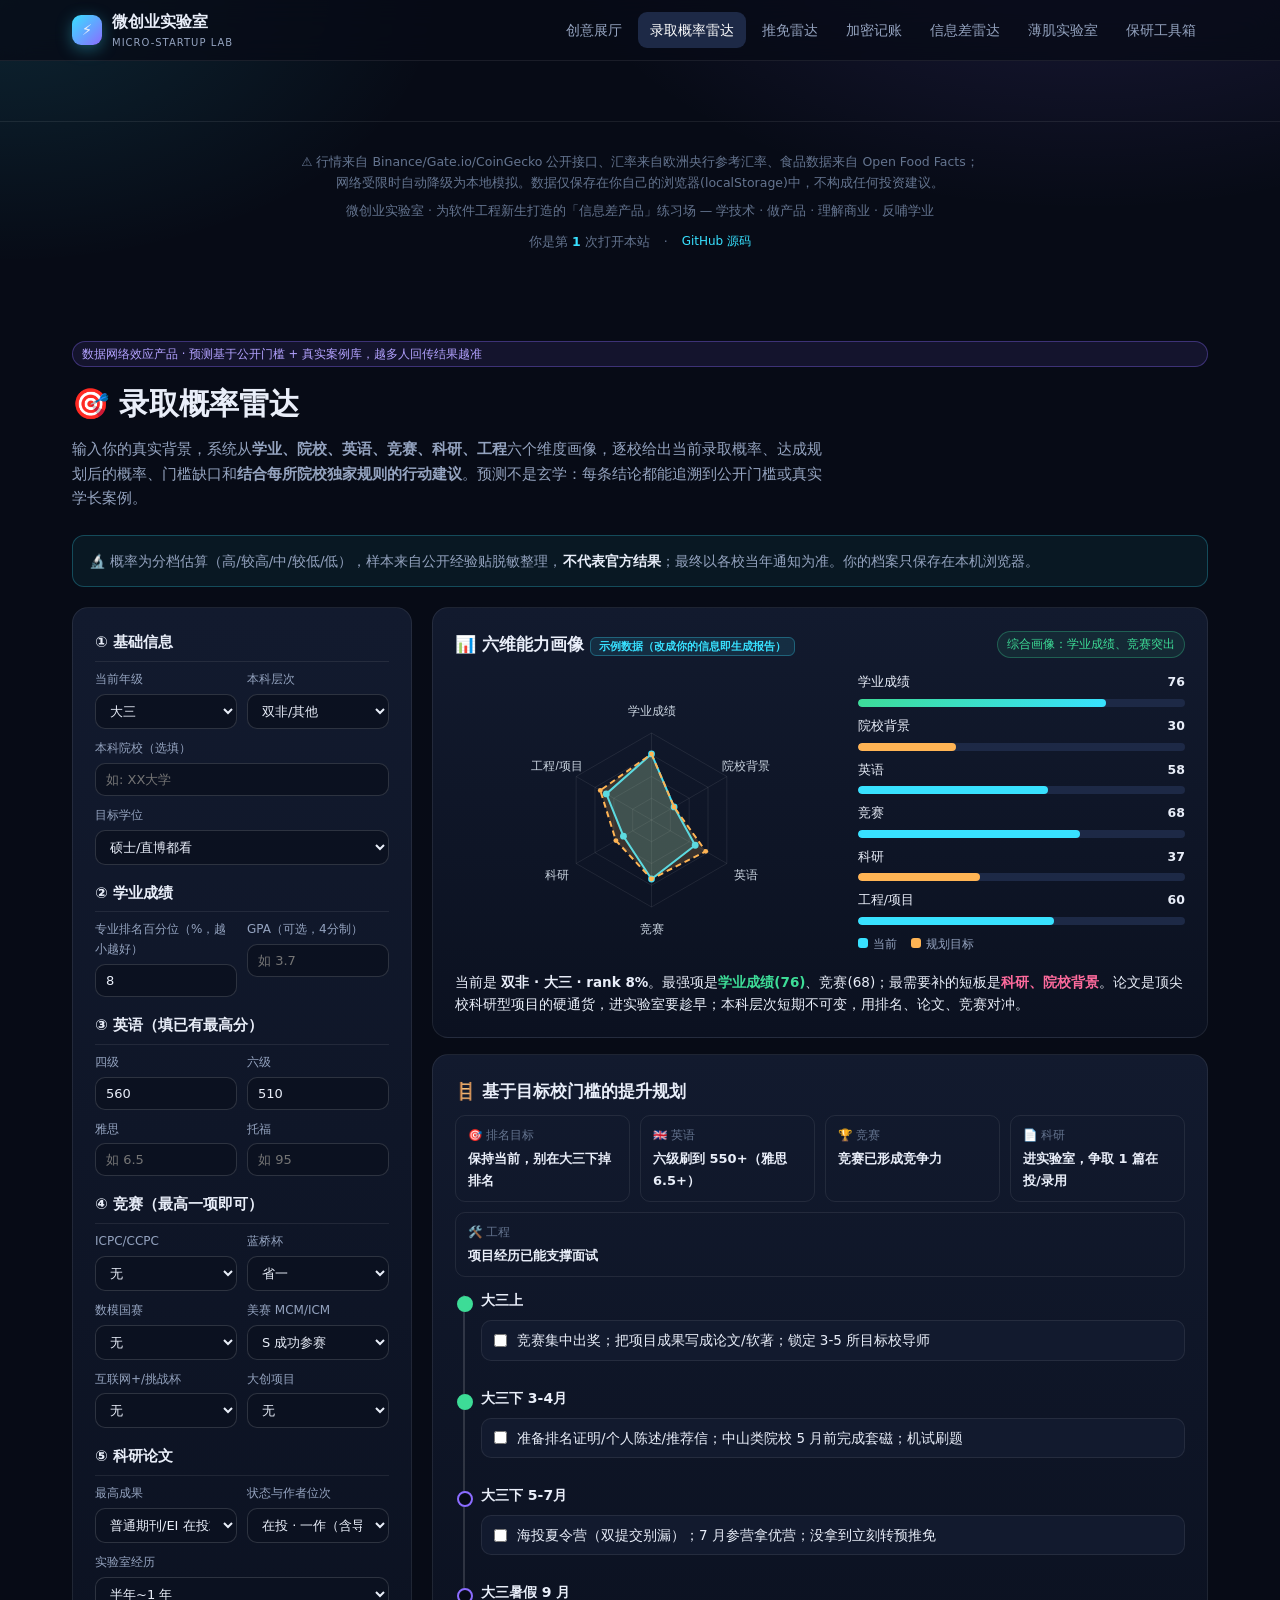
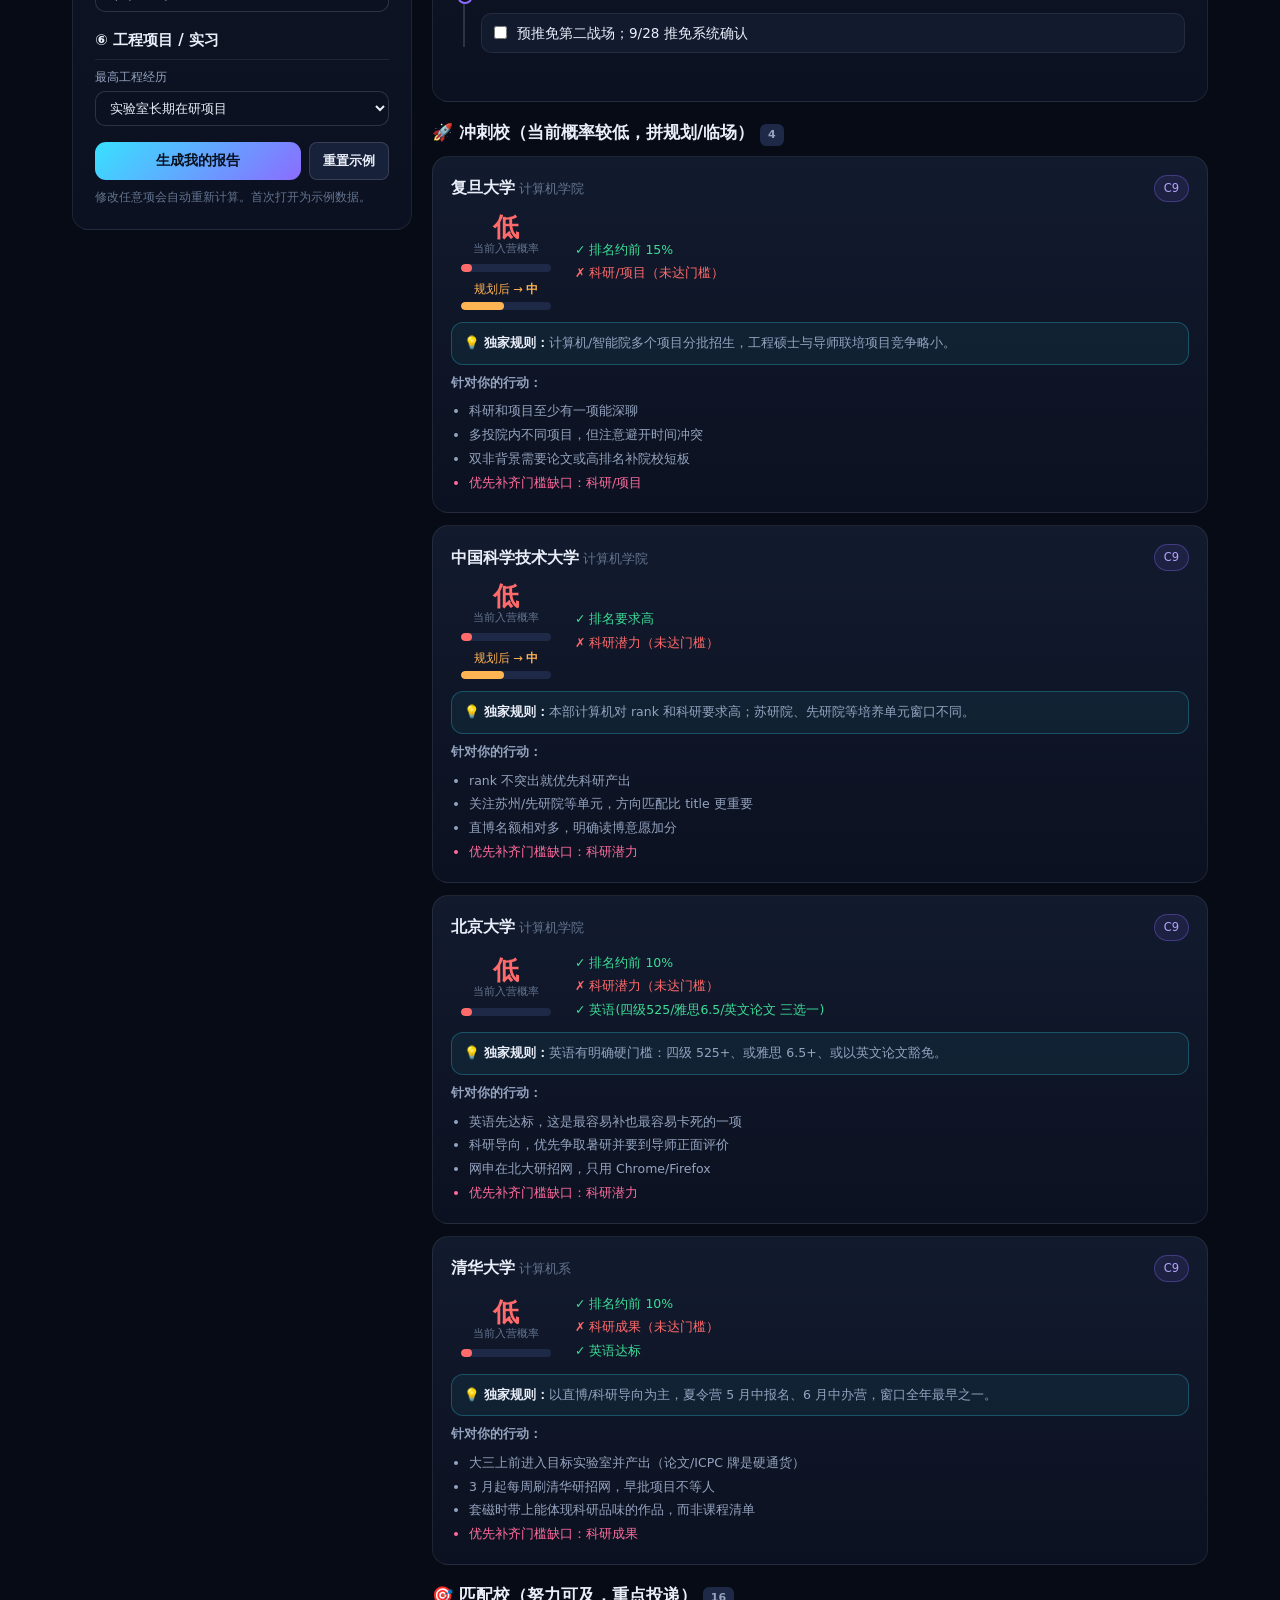
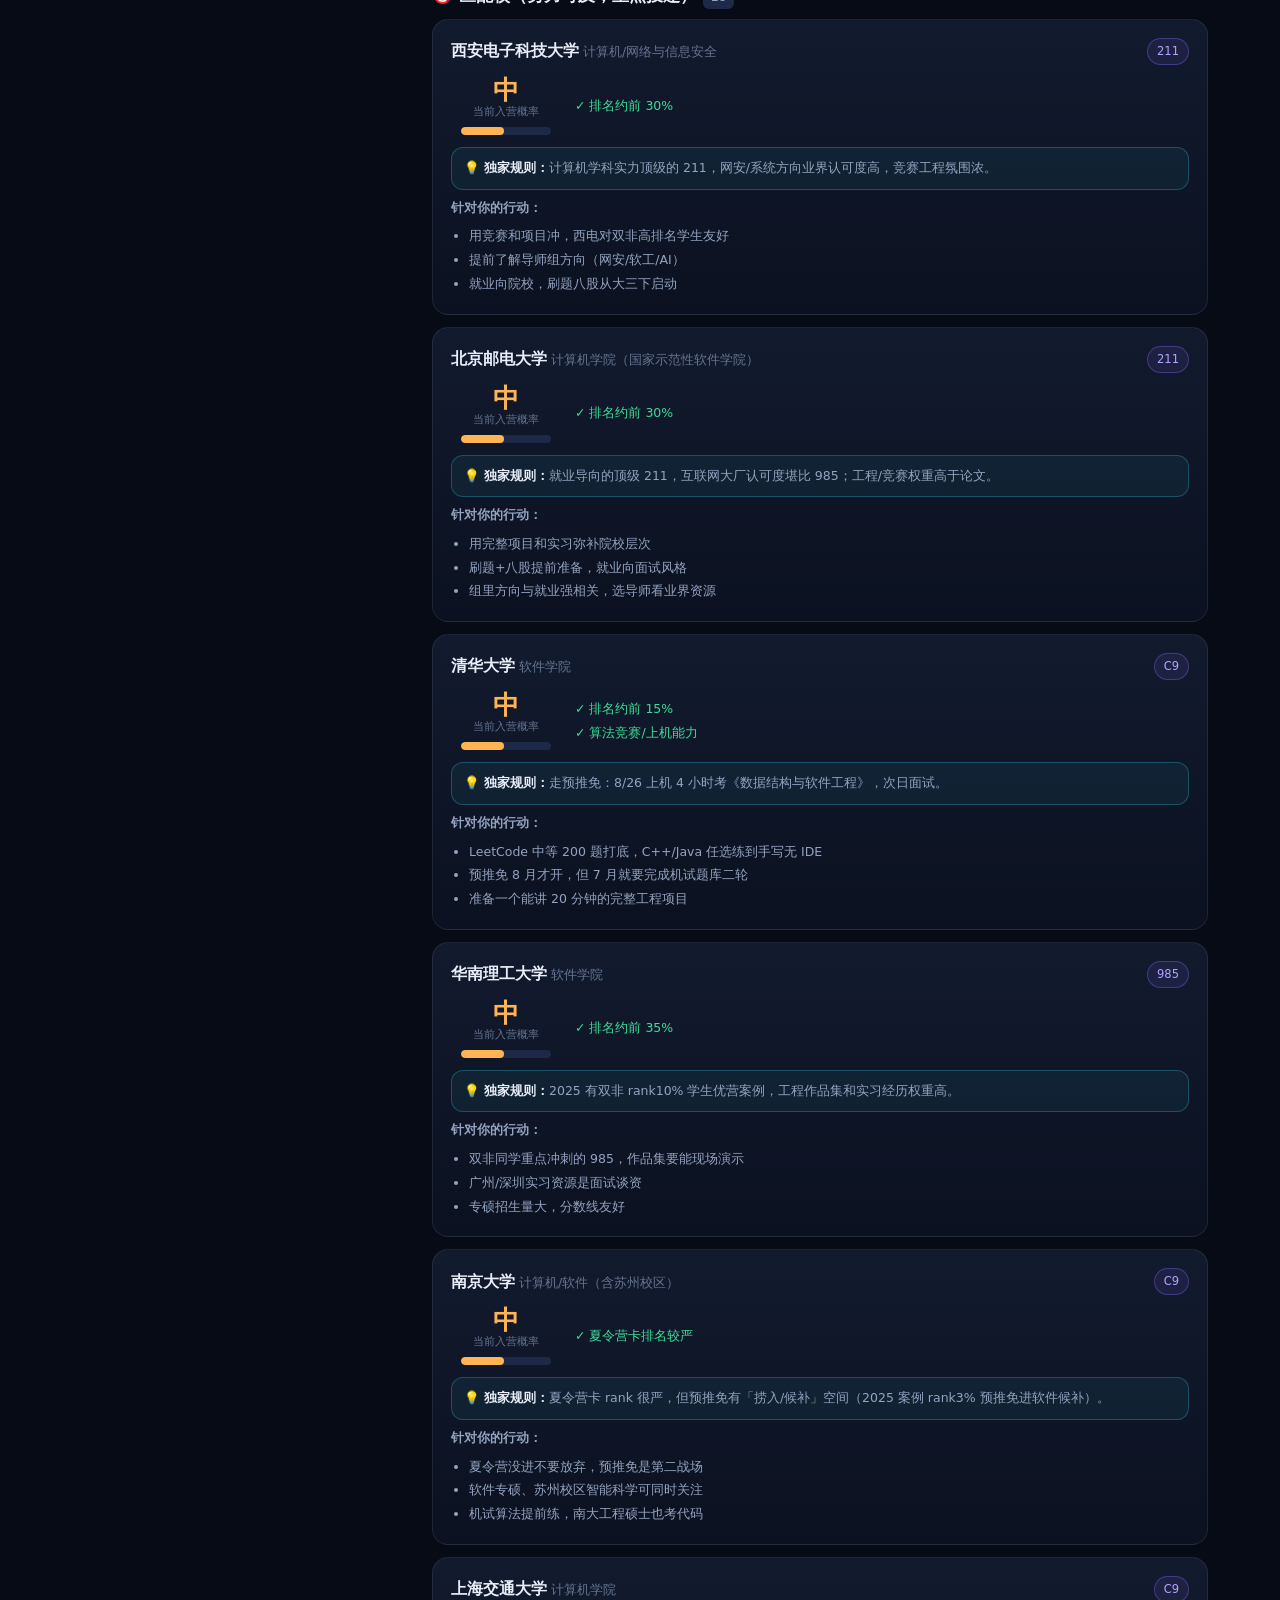
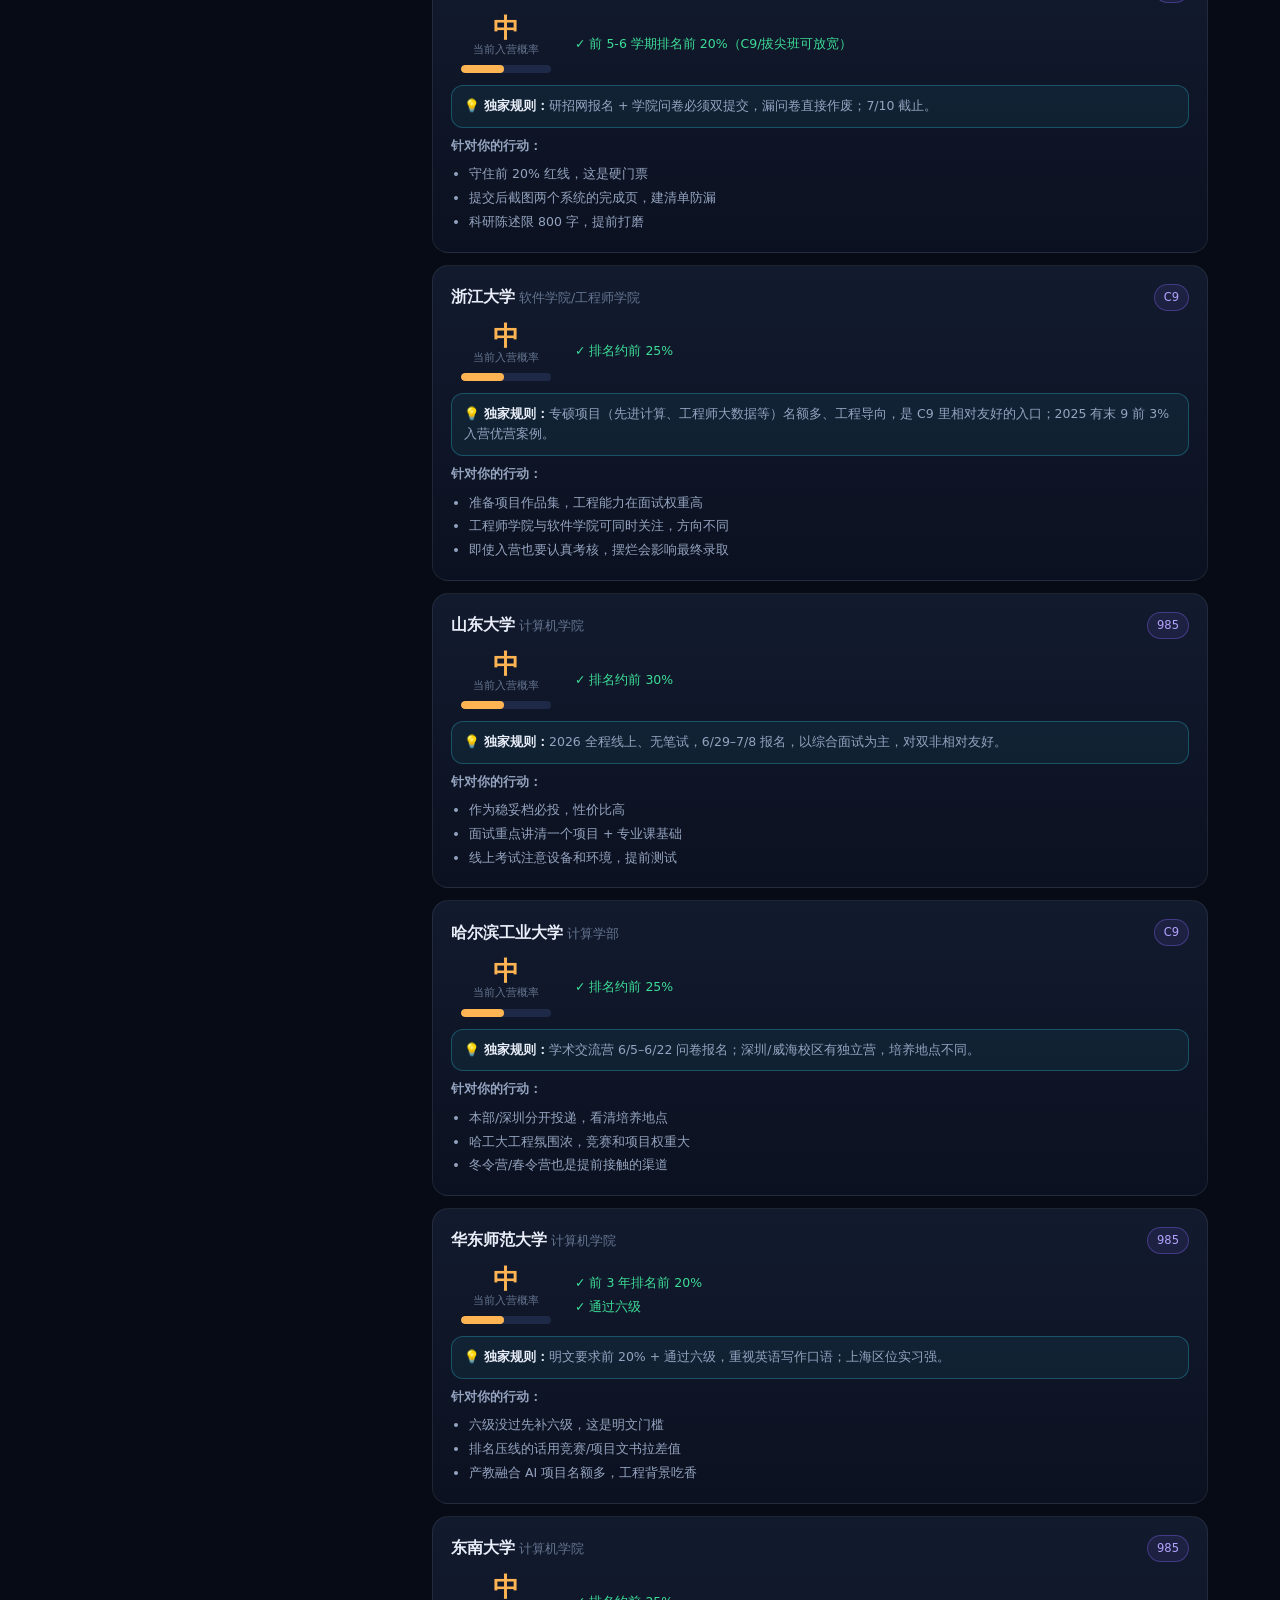
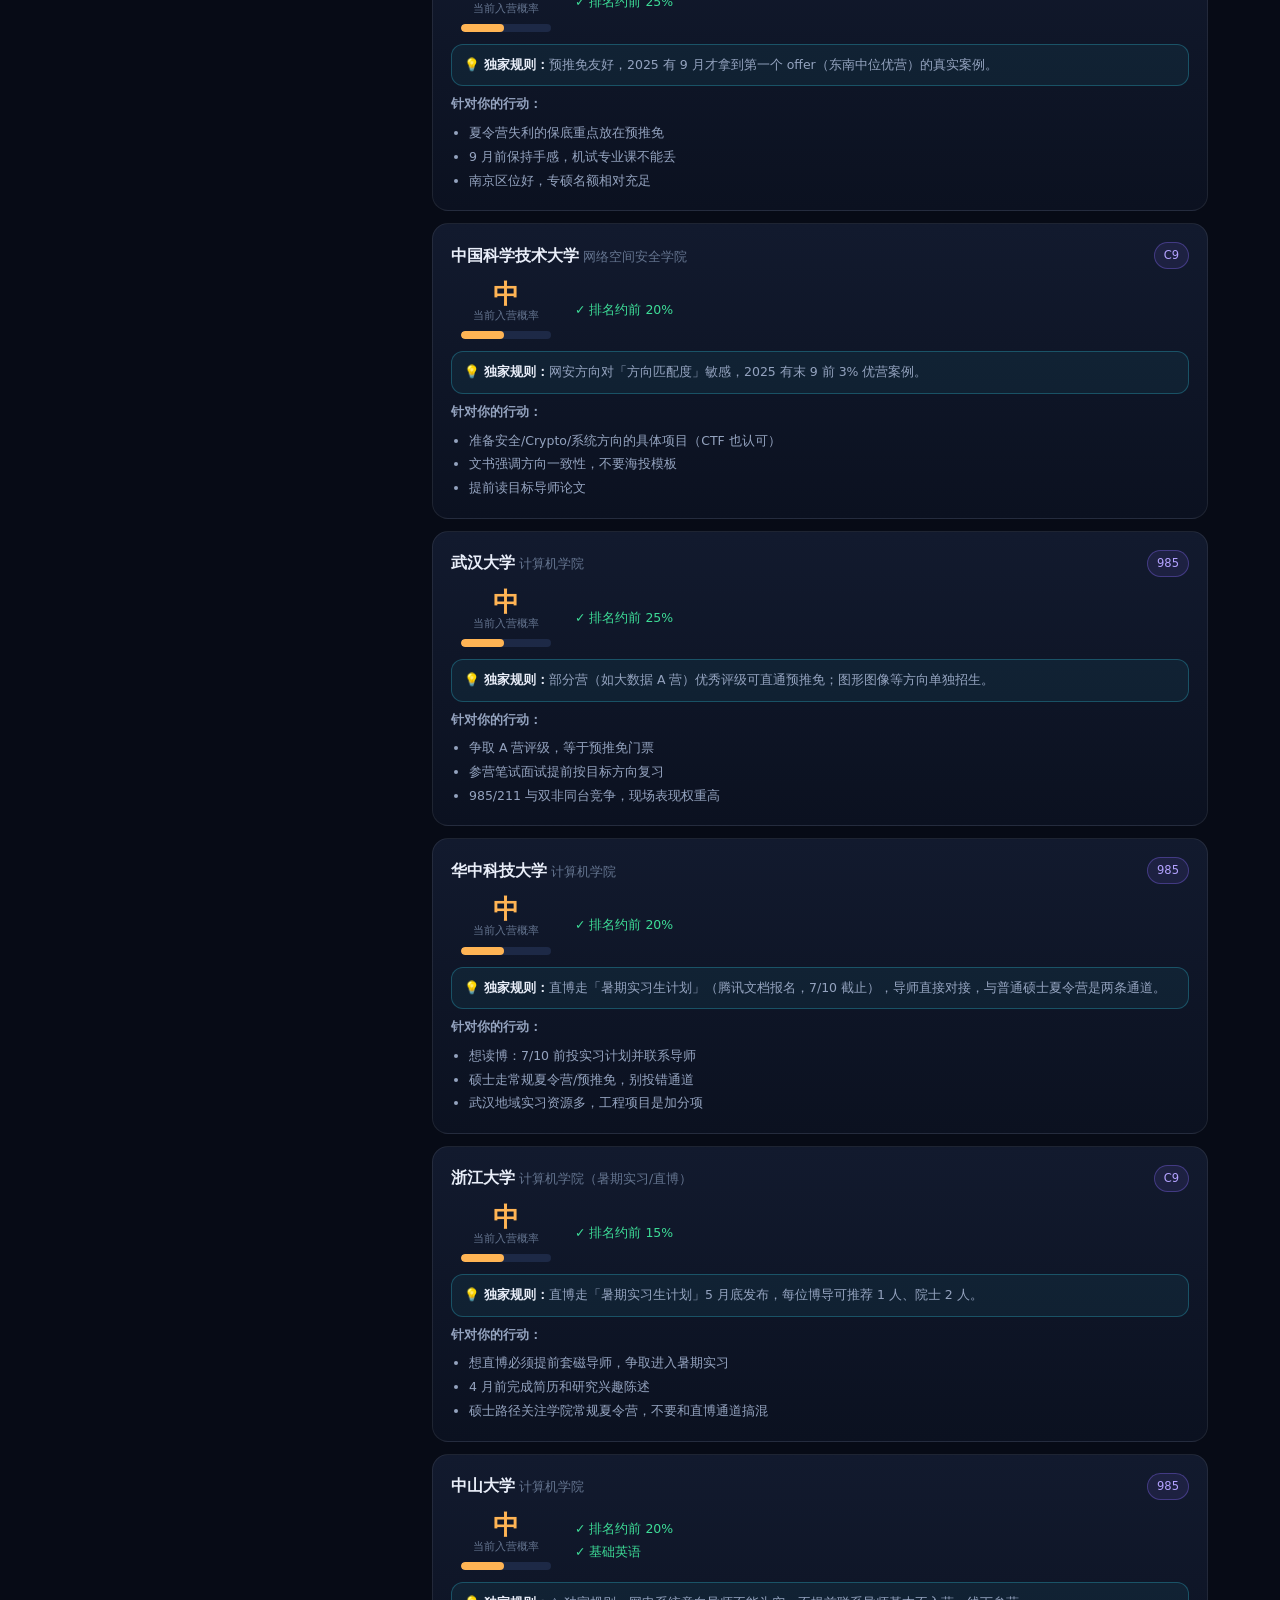
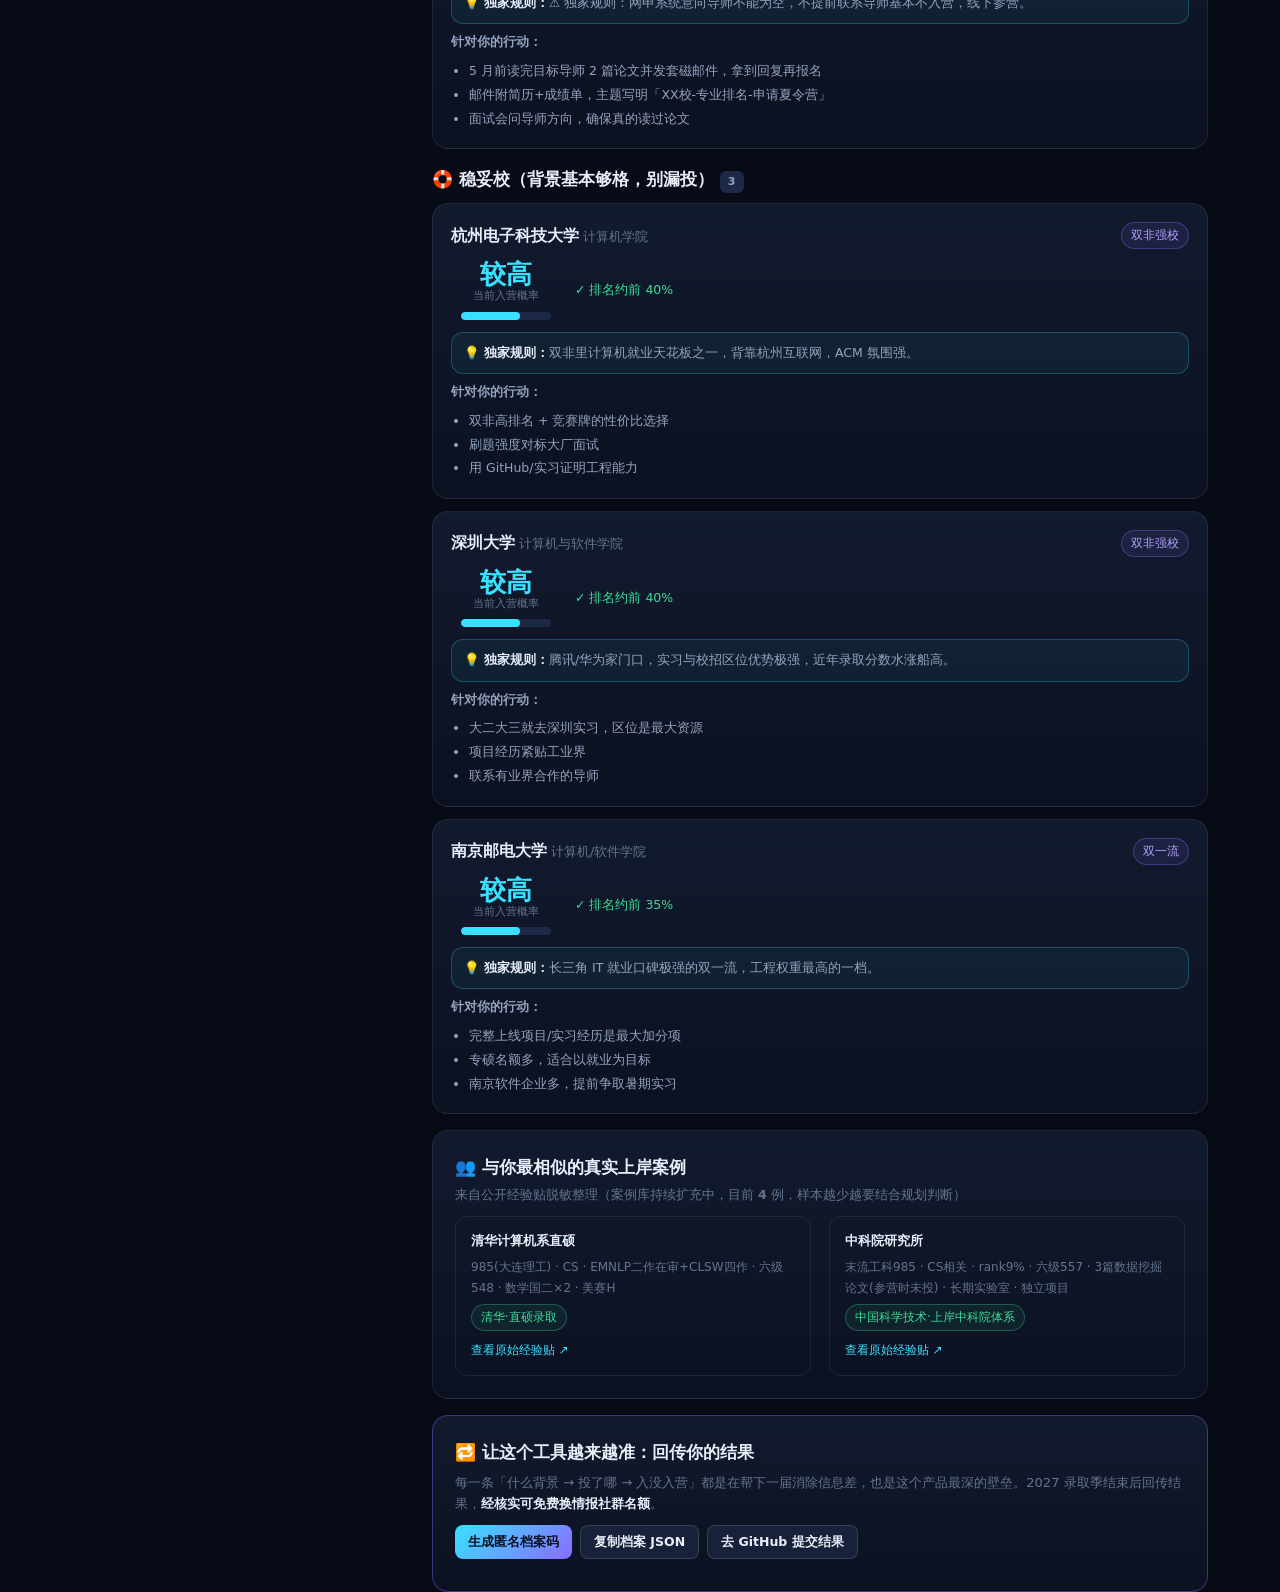
==== commit 4ef82f97: "fix: 院校分组阈值与概率分档对齐(60/50)" ====
--- a/admit.html
+++ b/admit.html
@@ -442,8 +442,8 @@
     const cur = scoreSchool(s,d);
     const pot = pd ? scoreSchool(s,pd) : cur;
     const item={s,cur,pot};
-    if(cur.score>=68) groups.safe.items.push(item);
-    else if(cur.score>=54) groups.match.items.push(item);
+    if(cur.score>=60) groups.safe.items.push(item);
+    else if(cur.score>=50) groups.match.items.push(item);
     else groups.sprint.items.push(item);
   });
   Object.values(groups).forEach(g=>g.items.sort((a,b)=>b.cur.score-a.cur.score));
